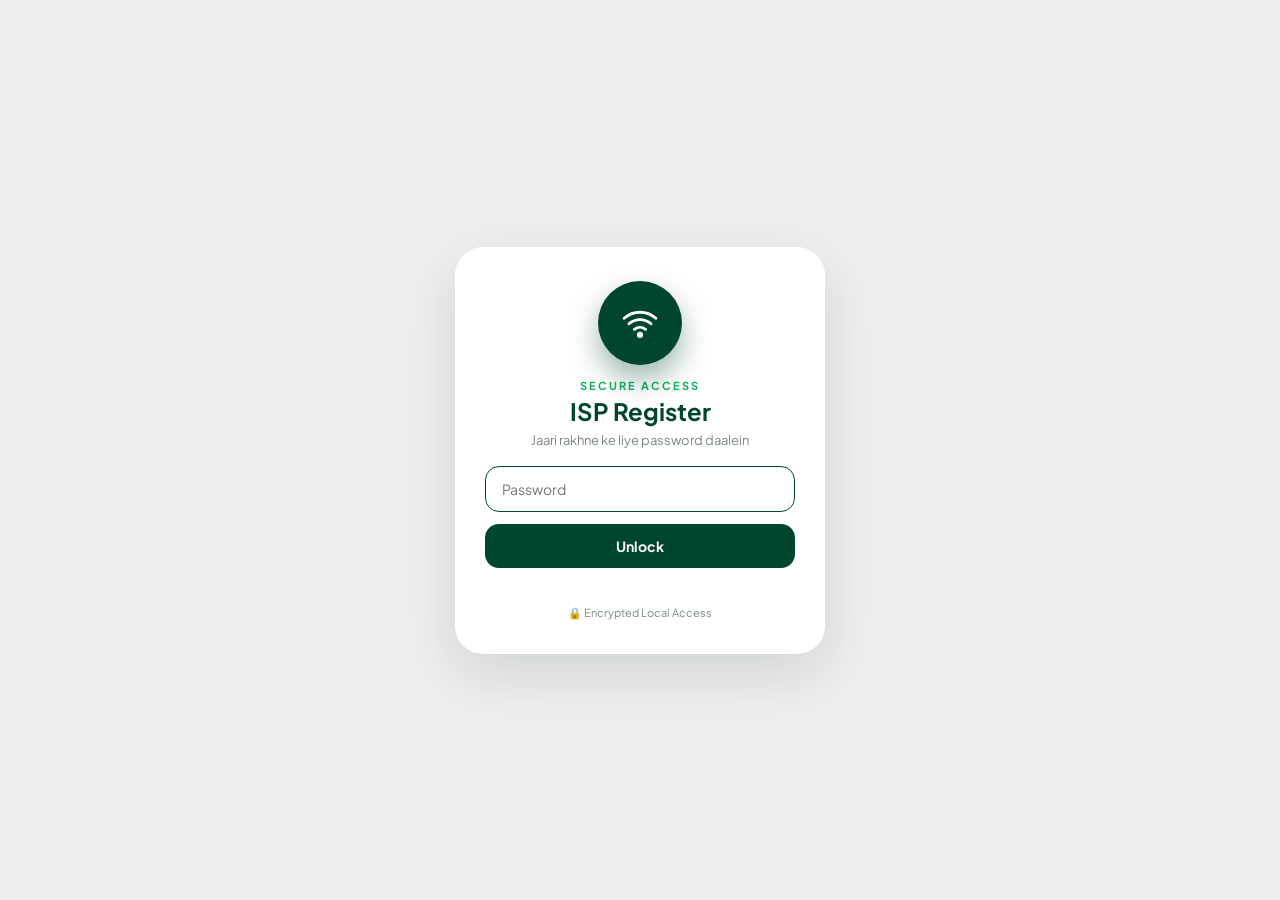
==== index.html @ 62db34eb "Rename Iindex.html to index.html" ====
<!DOCTYPE html>
<html lang="ur">
<head>
<meta charset="UTF-8">
<meta name="viewport" content="width=device-width, initial-scale=1.0">
<title>ISP Register</title>
<link rel="preconnect" href="https://fonts.googleapis.com"><link href="https://fonts.googleapis.com/css2?family=Plus+Jakarta+Sans:wght@400;500;600;700;800&display=swap" rel="stylesheet">
<style>
:root{--g:#00452E;--g2:#0AB35E;--g3:#E4F3EA;--bg:#F1EEEE;--ink:#0d1b14;--mut:#7a8780;--line:#ECE8E8;--red:#D92D20;--or:#F79009;--r:20px}
*{box-sizing:border-box;margin:0;padding:0}
body{font-family:'Plus Jakarta Sans','Segoe UI',system-ui,Arial,sans-serif;background:var(--bg);color:var(--ink);font-size:14px}
button{font-family:inherit;cursor:pointer}
svg.i{width:18px;height:18px;fill:none;stroke:currentColor;stroke-width:1.8;stroke-linecap:round;stroke-linejoin:round;flex-shrink:0}
/* lock */
.lock-screen{position:fixed;inset:0;background:var(--bg);display:flex;align-items:center;justify-content:center;z-index:200;padding:16px}
.lock-box{background:#fff;border-radius:28px;padding:34px 30px;width:100%;max-width:370px;text-align:center;box-shadow:0 20px 60px rgba(0,69,46,.15)}
.lock-avatar .logo{width:84px;height:84px;border-radius:50%;margin:0 auto;animation:pulse 2.4s infinite}
.lock-box .sub{margin-top:14px;font-size:11px;letter-spacing:2px;text-transform:uppercase;color:var(--g2);font-weight:700}
.lock-box h2{font-size:24px;margin:4px 0 6px;color:var(--g)}.lock-box p{color:var(--mut);font-size:13px;margin-bottom:18px}
.lock-box input{width:100%;padding:13px 16px;border:1.5px solid var(--line);border-radius:14px;font:inherit;outline:none;margin-bottom:12px}
.lock-box input:focus{border-color:var(--g)}
.lock-box button{width:100%;padding:13px;border:none;border-radius:14px;background:var(--g);color:#fff;font-weight:700;font-size:14px}
.lock-err{color:var(--red);font-size:12px;min-height:18px;margin-top:10px}.lock-foot{color:var(--mut);font-size:11px;margin-top:10px}
/* layout */
.app{display:flex;gap:20px;padding:20px;min-height:100vh}
.side{width:244px;flex-shrink:0;background:#fff;border-radius:26px;padding:22px 14px;position:sticky;top:20px;height:calc(100vh - 40px);overflow:auto;display:flex;flex-direction:column;transition:transform .25s}
.brand{display:flex;align-items:center;gap:11px;padding:0 8px 18px;font-weight:800;font-size:18px}
.logo{width:42px;height:42px;border-radius:12px;background:var(--g);color:#fff;display:flex;align-items:center;justify-content:center}
.nh{font-size:11px;letter-spacing:1px;color:var(--mut);margin:14px 10px 6px;font-weight:600}
.nav{display:flex;align-items:center;gap:12px;width:100%;padding:11px 14px;border:none;background:none;border-radius:14px;font-size:13.5px;font-weight:500;color:#25322b;text-align:left;transition:.2s}
.nav:hover{background:var(--g3)}.nav.on{background:var(--g);color:#fff;box-shadow:0 8px 18px rgba(0,69,46,.3)}
.promo{margin-top:auto;background:linear-gradient(160deg,#04180f,var(--g));color:#fff;border-radius:20px;padding:18px;margin-top:22px}
.promo small{opacity:.7;font-size:11px}.promo b{display:block;font-size:20px;margin:4px 0 12px}
.promo button{width:100%;padding:10px;border:none;border-radius:12px;background:rgba(255,255,255,.14);color:#fff;font-weight:600}
.promo button:hover{background:rgba(255,255,255,.25)}
.main{flex:1;min-width:0}
.top{display:flex;align-items:center;gap:12px;margin-bottom:18px;flex-wrap:wrap}
.top h1{font-size:25px;font-weight:800;letter-spacing:-.4px}.top .dt{font-size:13px;color:#3a4a41}
.top .sp{flex:1}
.ib{width:42px;height:42px;border-radius:50%;border:none;background:#fff;display:flex;align-items:center;justify-content:center;color:var(--ink);transition:.2s;position:relative}
.ib:hover{background:var(--g);color:#fff}.ib.red:hover{background:var(--red)}
.me{display:flex;align-items:center;gap:10px;background:#fff;border-radius:30px;padding:4px 16px 4px 4px;font-size:12px}
.me b{display:block;font-size:12.5px}.me span{color:var(--mut);font-size:11px}
#burger{display:none}
.page{display:none}.page.on{display:block;animation:flip .7s cubic-bezier(.2,.8,.2,1)}@keyframes fi{from{opacity:0;transform:translateY(8px)}to{opacity:1}}
.card{background:#fff;border-radius:var(--r);padding:20px;box-shadow:0 2px 14px rgba(0,40,25,.05);margin-bottom:18px;transition:.25s}
.card h3{font-size:16px;font-weight:700}.card .hs{color:var(--mut);font-size:12px;margin:2px 0 14px}
/* kpi */
.kpi{display:grid;grid-template-columns:repeat(3,1fr);gap:18px;margin-bottom:18px}
.k{position:relative;background:#fff;border-radius:var(--r);padding:20px;box-shadow:0 2px 14px rgba(0,40,25,.05);transition:.25s;min-height:140px}
.k:hover{box-shadow:0 22px 40px -10px rgba(0,69,46,.35)}
.k::after{content:"";position:absolute;right:0;top:0;width:55%;height:100%;background:radial-gradient(rgba(0,69,46,.08) 3px,transparent 3.5px) 0 0/22px 22px;pointer-events:none}
.k.dark{background:var(--g);color:#fff}.k.dark::after{background:radial-gradient(rgba(255,255,255,.1) 3px,transparent 3.5px) 0 0/22px 22px}
.k .ic{width:46px;height:46px;border-radius:14px;background:#E9E7E7;display:flex;align-items:center;justify-content:center;color:#3b4a42}
.k.dark .ic{background:#fff;color:var(--g)}
.k .lb{font-size:13px;margin-top:14px;font-weight:500}.k .vl{font-size:27px;font-weight:800;margin-top:2px;letter-spacing:-.5px}
.k .pill{position:absolute;right:18px;top:18px;z-index:1}.k .vs{position:absolute;right:18px;bottom:20px;font-size:10px;line-height:1.3;text-align:left;z-index:1}
.pill{padding:3px 12px;border-radius:20px;font-size:11.5px;font-weight:700;background:#3FD815;color:#04321f}.pill.bad{background:#E5170F;color:#fff}
.g3{display:grid;grid-template-columns:repeat(3,1fr);gap:18px}.s2{grid-column:span 2}.g3 .card{margin-bottom:0}
.g3{margin-bottom:18px}
.leg{display:flex;gap:14px;font-size:11.5px;color:var(--mut);margin-bottom:6px;flex-wrap:wrap}.leg i{display:inline-block;width:9px;height:9px;border-radius:50%;margin-right:5px}
.ch text{fill:var(--mut);font-size:10.5px;font-family:inherit}.ch .gl{stroke:var(--line)}.ch .b{transition:.2s}.ch .b:hover{opacity:.75}
.dn{display:flex;align-items:center;gap:16px;flex-wrap:wrap}.dn svg{width:150px;flex-shrink:0}.dl{flex:1;min-width:130px;font-size:12px}
.dl div{display:flex;justify-content:space-between;gap:8px;padding:5px 0;border-bottom:1px solid var(--line)}.dl i{display:inline-block;width:9px;height:9px;border-radius:50%;margin-right:7px}
.bar2{height:7px;background:#eef2ef;border-radius:5px;overflow:hidden;margin-top:5px}.bar2 div{height:100%;border-radius:5px;background:var(--g2)}
.bar2.o div{background:var(--or)}
.emp{padding:34px;text-align:center;color:var(--mut)}
/* forms */
.fields{display:flex;flex-wrap:wrap;gap:12px;align-items:flex-end}
.field{display:flex;flex-direction:column;gap:5px;flex:1;min-width:130px}.field.nm{flex:2;min-width:170px}
.field label{font-size:11px;color:var(--mut);font-weight:600}
.field input,.field select,.tbar input{border:1.5px solid var(--line);border-radius:12px;padding:10px 12px;font:inherit;font-size:13px;outline:none;background:#fff;color:var(--ink);transition:.15s;width:100%}
.field input:focus,.field select:focus,.tbar input:focus{border-color:var(--g);box-shadow:0 0 0 3px rgba(0,69,46,.1)}
.field input.onl{border-color:#7b1fa2;background:#fbf2fd}
.btn{background:var(--g);color:#fff;border:none;border-radius:12px;padding:11px 22px;font-weight:700;font-size:13px;transition:.2s;white-space:nowrap}
.btn:hover{background:#006340;transform:translateY(-1px)}.btn.ghost{background:var(--g3);color:var(--g)}
.pk{display:flex;gap:8px;flex-wrap:wrap;align-items:center;margin-bottom:14px;font-size:12px;color:var(--mut)}
.pkb{background:var(--g3);color:var(--g);border:1px solid transparent;border-radius:20px;padding:5px 14px;font-size:12px;font-weight:700;transition:.15s}
.pkb:hover,.pkb.sel{background:var(--g);color:#fff}
/* tables */
.tbar{display:flex;gap:10px;flex-wrap:wrap;align-items:center;margin-bottom:14px}
.tbar .sb{position:relative;flex:2;min-width:180px}.tbar .sb svg{position:absolute;left:12px;top:11px;color:var(--mut)}.tbar .sb input{padding-left:38px}
.tbar label{font-size:11px;color:var(--mut);font-weight:600;display:flex;align-items:center;gap:6px}.tbar label input{width:auto}
.tw{overflow-x:auto;border-radius:14px;border:1px solid var(--line)}
table{width:100%;border-collapse:collapse;min-width:640px}
th{background:#F7F5F5;color:#5d6b63;font-size:11px;text-transform:uppercase;letter-spacing:.6px;text-align:left;padding:12px 14px;font-weight:700;white-space:nowrap}
td{padding:12px 14px;border-top:1px solid var(--line);font-size:13px;vertical-align:middle}
tr:hover td{background:#FBFAFA}td small{display:block;color:var(--mut);font-size:11px;margin-top:2px}
.mut{color:var(--mut)}.amt{font-weight:700;white-space:nowrap}.inc{color:#0A8F4F}.exp{color:var(--red)}.pend{color:#D9780A}.onl{color:#7b1fa2}
tfoot td,.tr td{background:#F7F5F5;font-weight:800}
.chip{background:var(--g3);color:var(--g);padding:3px 10px;border-radius:20px;font-size:11.5px;font-weight:700;white-space:nowrap}
.chip.o{background:#FEF0DC;color:#B45F00}
.act{white-space:nowrap;text-align:right}.act button{width:32px;height:32px;border:none;border-radius:9px;background:#F3F1F1;color:#55635b;margin-left:5px;transition:.15s}
.act .e:hover{background:var(--g);color:#fff}.act .d:hover{background:var(--red);color:#fff}.act svg{width:15px;height:15px}
.sum{display:flex;justify-content:space-between;gap:10px;flex-wrap:wrap;padding:14px 4px 0;font-weight:700;font-size:13px}
.grp{border:1px solid var(--line);border-radius:14px;margin-bottom:10px;overflow:hidden}
.gh{display:flex;justify-content:space-between;align-items:center;gap:10px;padding:13px 16px;cursor:pointer;background:#F7F5F5}.gh:hover{background:var(--g3)}
.gh .l{display:flex;align-items:center;gap:12px}.av{width:36px;height:36px;border-radius:50%;color:#fff;display:flex;align-items:center;justify-content:center;font-weight:700}
.gh b{display:block}.gh small{color:var(--mut);font-size:11px}.gh .r{text-align:right;font-weight:800;font-size:16px}.gh .r small{display:block;font-weight:500}
.gb.collapsed{display:none}.gr{display:grid;grid-template-columns:1fr 1fr 1fr auto;gap:8px;padding:9px 16px;border-top:1px solid var(--line);align-items:center;font-size:13px}
.note{font-size:12px;color:var(--mut);margin-top:10px}
.set{display:flex;gap:12px;flex-wrap:wrap}
/* modal + tip */
#modal{position:fixed;inset:0;background:rgba(0,20,12,.5);display:none;align-items:center;justify-content:center;z-index:150;padding:16px}
#modal.on{display:flex}.mb{background:#fff;border-radius:24px;padding:24px;width:100%;max-width:560px;max-height:90vh;overflow:auto}
.mb h3{margin-bottom:16px}.mb .fields{margin-bottom:18px}.mb .field{min-width:200px}
#tip{position:fixed;background:#0d1b14;color:#fff;padding:6px 10px;border-radius:8px;font-size:11.5px;pointer-events:none;z-index:300;display:none;white-space:nowrap}
.ov{display:none}
/* animations */
@keyframes rise{from{opacity:0;transform:translateY(24px)}to{opacity:1;transform:none}}
@keyframes fade{from{opacity:0}to{opacity:1}}
@keyframes grow{from{transform:scaleY(0)}to{transform:scaleY(1)}}
@keyframes pop{from{transform:scale(0)}to{transform:scale(1)}}
@keyframes draw{from{stroke-dashoffset:1}to{stroke-dashoffset:0}}
@keyframes spin{from{transform:perspective(520px) rotateX(40deg) rotate(-140deg) scale(.5);opacity:0}to{transform:perspective(520px) rotateX(40deg);opacity:1}}
@keyframes pulse{0%,100%{box-shadow:0 0 0 0 rgba(0,69,46,.35)}50%{box-shadow:0 0 0 16px rgba(0,69,46,0)}}
.lock-box{animation:rise .7s cubic-bezier(.2,.8,.2,1) both}
.nav{transition:.2s}.nav:hover:not(.on){transform:translateX(4px)}.ib:hover{transform:scale(1.08)}
.page.play .k{animation:rise .7s cubic-bezier(.2,.8,.2,1) both}
.page.play .k:nth-child(2){animation-delay:.08s}.page.play .k:nth-child(3){animation-delay:.16s}.page.play .k:nth-child(4){animation-delay:.24s}.page.play .k:nth-child(5){animation-delay:.32s}.page.play .k:nth-child(6){animation-delay:.4s}
.page.play .g3 .card{animation:rise .8s cubic-bezier(.2,.8,.2,1) both}
.page.play .g3 .card:nth-child(1){animation-delay:.45s}.page.play .g3 .card:nth-child(2){animation-delay:.55s}.page.play .g3 .card:nth-child(3){animation-delay:.65s}.page.play .g3 .card:nth-child(4){animation-delay:.75s}.page.play .g3 .card:nth-child(5){animation-delay:.85s}.page.play .g3 .card:nth-child(6){animation-delay:.95s}
.page.play .ch rect.b{transform-box:fill-box;transform-origin:50% 100%;animation:grow .9s cubic-bezier(.2,.8,.2,1) both;animation-delay:inherit}
.page.play .ch polyline{stroke-dasharray:1;animation:draw 1.6s ease .9s both}
.page.play .ch polygon{animation:fade 1.4s ease 1.2s both}
.page.play .ch circle.b{transform-box:fill-box;transform-origin:center;animation:pop .5s cubic-bezier(.3,1.6,.5,1) both}
.page.play .dn svg{animation:spin 1.1s cubic-bezier(.2,.8,.2,1) .8s both}
.page.play .dl div,.page.play .bar2 div{animation:fade .8s ease 1.2s both}
.page.play tbody tr,.page.play .grp,.page.play tfoot tr{animation:rise .5s ease both}
@media(prefers-reduced-motion:reduce){*,*::before,*::after{animation:none!important;transition:none!important}}
/* 3D / professional depth */
body::before{content:"";position:fixed;inset:-20%;z-index:-1;pointer-events:none;background:radial-gradient(38% 38% at 18% 22%,rgba(10,179,94,.16),transparent),radial-gradient(34% 34% at 86% 78%,rgba(0,69,46,.14),transparent);animation:drift 20s ease-in-out infinite alternate}
@keyframes drift{from{transform:translate3d(-3%,-2%,0) scale(1)}to{transform:translate3d(4%,3%,0) scale(1.12)}}
@keyframes flip{from{opacity:0;transform:perspective(1200px) rotateX(-9deg) translateY(34px)}to{opacity:1;transform:none}}
@keyframes wob{0%,100%{transform:perspective(220px) rotateY(-22deg)}50%{transform:perspective(220px) rotateY(22deg)}}
@keyframes spin3d{from{transform:rotateY(0)}to{transform:rotateY(360deg)}}
.brand .logo{animation:wob 4s ease-in-out infinite;box-shadow:0 8px 16px rgba(0,69,46,.35)}
.lock-avatar{perspective:600px}.lock-avatar .logo{animation:pulse 2.4s infinite,spin3d 7s linear infinite;box-shadow:0 14px 30px rgba(0,69,46,.4)}
.kpi,.g3{perspective:1100px}
.k,.g3 .card{transform:perspective(900px) rotateX(var(--rx,0deg)) rotateY(var(--ry,0deg));transform-style:preserve-3d;transition:transform .18s ease-out,box-shadow .3s;will-change:transform}
.k{box-shadow:0 1px 0 #fff inset,0 12px 30px -10px rgba(0,69,46,.22)}
.k::before,.k::after{border-radius:inherit}.k::after{border-radius:0 20px 20px 0}
.k::before{content:"";position:absolute;inset:0;pointer-events:none;opacity:0;transition:opacity .3s;background:radial-gradient(circle at var(--mx,50%) var(--my,50%),rgba(10,179,94,.16),transparent 55%)}
.k.dark::before{background:radial-gradient(circle at var(--mx,50%) var(--my,50%),rgba(255,255,255,.28),transparent 55%)}
.k:hover::before{opacity:1}
.k .ic{transform:translateZ(34px);box-shadow:0 10px 18px rgba(0,0,0,.2),inset 0 2px 0 rgba(255,255,255,.75),inset 0 -3px 0 rgba(0,0,0,.08)}
.k .lb,.k .vl{transform:translateZ(24px)}.k .pill,.k .vs{transform:translateZ(28px)}
.k .vl{text-shadow:0 3px 0 rgba(0,0,0,.05),0 8px 14px rgba(0,69,46,.18)}.k.dark .vl{text-shadow:0 3px 0 rgba(0,0,0,.28),0 8px 16px rgba(0,0,0,.25)}
.card:hover{box-shadow:0 18px 38px -12px rgba(0,69,46,.22)}
.btn{box-shadow:0 4px 0 #002d1e,0 10px 16px rgba(0,69,46,.25)}.btn:hover{transform:translateY(-2px)}.btn:active{transform:translateY(3px);box-shadow:0 1px 0 #002d1e}
.btn.ghost{box-shadow:0 4px 0 #bddfca,0 8px 12px rgba(0,69,46,.1)}.btn.ghost:active{box-shadow:0 1px 0 #bddfca}
.nav.on{box-shadow:0 4px 0 #002d1e,0 12px 20px rgba(0,69,46,.3)}.nav:active{transform:scale(.97)}
.pkb{box-shadow:0 2px 0 #bddfca}.pkb:active{transform:translateY(2px);box-shadow:none}
.ch rect.b{filter:drop-shadow(0 7px 5px rgba(0,69,46,.28))}.ch polyline{filter:drop-shadow(0 8px 5px rgba(0,69,46,.3))}
.dn svg{transform:perspective(520px) rotateX(40deg);margin:6px 0 16px;filter:drop-shadow(0 7px 0 rgba(0,40,25,.32)) drop-shadow(0 16px 10px rgba(0,40,25,.2))}
.grp{transition:transform .2s,box-shadow .2s}.grp:hover{transform:translateX(5px);box-shadow:0 8px 20px -8px rgba(0,69,46,.25)}
.tw{box-shadow:0 8px 24px -14px rgba(0,69,46,.25)}
.ib{box-shadow:0 4px 10px rgba(0,69,46,.1)}.promo{box-shadow:0 16px 30px -10px rgba(0,69,46,.5)}.side{box-shadow:0 14px 40px -18px rgba(0,69,46,.25)}
@media(max-width:1180px){.kpi{grid-template-columns:repeat(2,1fr)}.g3{grid-template-columns:1fr}.s2{grid-column:auto}.g3 .card{margin-bottom:0}}
@media(max-width:980px){
 .app{padding:12px}.side{position:fixed;left:12px;top:12px;bottom:12px;height:auto;z-index:100;transform:translateX(-120%);width:260px}
 .side.open{transform:none}.ov.on{display:block;position:fixed;inset:0;background:rgba(0,20,12,.45);z-index:90}#burger{display:flex}.me span,.me b{display:none}.me{padding:4px}}
@media(max-width:560px){.kpi{grid-template-columns:1fr}.top h1{font-size:20px}.card{padding:16px}.field,.field.nm{min-width:100%}.btn{width:100%}.gr{grid-template-columns:1fr 1fr auto}.gr span:nth-child(2){display:none}}
@page{size:A4 landscape;margin:8mm}
.print-title{display:none}
@media print{
*{animation:none!important;transition:none!important;-webkit-print-color-adjust:exact;print-color-adjust:exact}
.side,.ov,.top,.lock-screen,#modal,#tip{display:none!important}
body{background:#fff;font-size:12px}body::before{display:none}.app{display:block;padding:0}
#pages{display:flex;flex-direction:column}.page{display:block!important}
#page-dash{order:0}#page-nc{order:1;margin-top:22px}#page-oi{order:2}#page-ex{order:3}#page-sl{order:4}#page-fe{order:5}
#page-cp,#page-sr,#page-fn,#page-rp,#page-st{display:none!important}
#page-oi,#page-ex,#page-sl,#page-fe{margin-top:22px}
.print-title{display:block;font-size:17px;font-weight:800;color:var(--g);margin:0 0 10px;padding-bottom:6px;border-bottom:2px solid var(--g)}
.fc,.tbar,.act,.page table th:last-child{display:none!important}
.page:not(#page-dash) .hs,.page:not(#page-dash)>.card>h3{display:none}
.kpi{grid-template-columns:repeat(3,1fr)!important}.g3{grid-template-columns:repeat(3,1fr)!important}.s2{grid-column:auto!important}
.kpi,.g3,.k,.g3 .card{perspective:none!important;transform-style:flat!important;will-change:auto!important}.kpi{gap:12px!important}.g3{gap:12px!important}.k{min-height:104px!important;padding:14px!important}.g3 .card{padding:14px!important}
.k,.g3 .card{transform:none!important}.k .ic,.k .lb,.k .vl,.k .pill,.k .vs{transform:none!important}
.gb.collapsed{display:block}.card,.k,tr,.grp{break-inside:avoid}.print-title{break-after:avoid}.ch text{font-size:15px}.page:not(#page-dash) .card{break-inside:auto}.tw{break-inside:auto}
.tw{overflow:visible}table{min-width:0}
}
</style>
</head>
<body>

<div class="lock-screen" id="lock-screen">
  <div class="lock-box">
    <div class="lock-avatar"><div class="logo" id="lk-logo"></div></div>
    <div class="sub">Secure Access</div>
    <h2>ISP Register</h2>
    <p>Jaari rakhne ke liye password daalein</p>
    <input type="password" id="lock-pass" placeholder="Password" autofocus>
    <button onclick="checkPassword()">Unlock</button>
    <div class="lock-err" id="lock-err"></div>
    <div class="lock-foot">🔒 Encrypted Local Access</div>
  </div>
</div>

<div id="app-content" style="display:none">
<div class="app">
  <aside class="side" id="side">
    <div class="brand"><div class="logo" id="lg"></div>ISP Register</div>
    <div id="nav"></div>
    <div class="promo"><small>Remaining Balance</small><b id="s-pro-side">Rs 0</b><button onclick="saveFile()">💾 Save Backup</button></div>
  </aside>
  <div class="ov" id="ov" onclick="tgl()"></div>
  <main class="main">
    <div class="top">
      <button class="ib" id="burger" onclick="tgl()"></button>
      <div><h1 id="ttl">Dashboard</h1><div class="dt" id="dt"></div></div>
      <div class="sp"></div>
      <button class="ib" title="Save" onclick="saveFile()" id="b-save"></button>
      <button class="ib" title="Load" onclick="$('file-in').click()" id="b-load"></button>
      <button class="ib" title="Print" onclick="window.print()" id="b-print"></button>
      <button class="ib red" title="Logout" onclick="logout()" id="b-out"></button>
      <div class="me"><div class="logo" id="me-img" style="width:38px;height:38px;border-radius:50%"></div><div><b>Admin</b><span>Rehan</span></div></div>
      <input type="file" id="file-in" accept=".json" style="display:none" onchange="loadFile(this)">
    </div>
    <div id="pages"></div>
  </main>
</div>
</div>
<datalist id="cust-list"></datalist><datalist id="worker-list"></datalist>
<div id="modal"><div class="mb"><h3 id="mt">Edit</h3><div class="fields" id="mf"></div><div style="display:flex;gap:10px;justify-content:flex-end"><button class="btn ghost" onclick="closeM()">Cancel</button><button class="btn" onclick="saveEdit()">Save Changes</button></div></div></div>
<div id="tip"></div>

<script>
// ── PASSWORD LOCK ──
// Yahan apna password change kar sakte hain (neeche wali line mein):
const APP_PASSWORD = 'Rehan';
const $=id=>document.getElementById(id);
function checkPassword(){
  const val=$('lock-pass').value;
  if(val===APP_PASSWORD){ $('lock-screen').style.display='none'; $('app-content').style.display='block'; replay(cur); }
  else { $('lock-err').textContent='Galat password! Dobara koshish karein.'; $('lock-pass').value=''; $('lock-pass').focus(); }
}
$('lock-pass').addEventListener('keydown',e=>{ if(e.key==='Enter') checkPassword(); });
function logout(){
  $('app-content').style.display='none'; $('lock-screen').style.display='flex';
  $('lock-pass').value=''; $('lock-err').textContent=''; $('lock-pass').focus();
}

// ── DATA (same storage key + same record structure as before) ──
let db = { nc:[], oi:[], ex:[], sl:[], fe:[] };
try {
  const saved = localStorage.getItem('isp_register_db');
  if (saved) db = JSON.parse(saved);
  ['nc','oi','ex','sl','fe'].forEach(k=>{ if(!db[k]) db[k]=[]; });
} catch(e) {}
function saveToStorage(){ try{ localStorage.setItem('isp_register_db', JSON.stringify(db)); }catch(e){} }
const pad=n=>String(n).padStart(2,'0');
const today=()=>new Date().toISOString().slice(0,10);
const Rs=n=>'Rs '+(n||0).toLocaleString();
const esc=s=>String(s==null?'':s).replace(/[&<>"']/g,c=>({'&':'&amp;','<':'&lt;','>':'&gt;','"':'&quot;',"'":'&#39;'}[c]));
function fmtDate(d){
  if(!d) return 'Date Nahi'; const p=d.split('-'); if(p.length!==3) return d;
  const M=['Jan','Feb','Mar','Apr','May','Jun','Jul','Aug','Sep','Oct','Nov','Dec'], mi=parseInt(p[1],10)-1;
  return mi<0||mi>11?d:`${parseInt(p[2],10)} ${M[mi]} ${p[0]}`;
}
function nameToColor(n){ let h=0; for(let i=0;i<n.length;i++){h=n.charCodeAt(i)+((h<<5)-h);h&=h;} return `hsl(${Math.abs(h)%360},65%,42%)`; }

// ── ICONS ──
const IC={dash:'<rect x="3" y="3" width="7" height="9" rx="1.5"/><rect x="14" y="3" width="7" height="5" rx="1.5"/><rect x="14" y="12" width="7" height="9" rx="1.5"/><rect x="3" y="16" width="7" height="5" rx="1.5"/>',
inc:'<path d="M12 5v14M19 12l-7 7-7-7"/>',exp:'<path d="M12 19V5M5 12l7-7 7 7"/>',users:'<circle cx="9" cy="8" r="3.5"/><path d="M2.5 20c0-3.6 3-6 6.5-6s6.5 2.4 6.5 6M17 4.5a3.5 3.5 0 010 7M21.5 20c0-2.6-1.7-4.6-4-5.5"/>',
wifi:'<path d="M2 9a15 15 0 0120 0M5 12.5a10.5 10.5 0 0114 0M8.5 16a5.5 5.5 0 017 0"/><circle cx="12" cy="19.5" r="1"/>',chart:'<path d="M3 3v18h18M7 15l4-4 3 3 5-6"/>',
wallet:'<path d="M3 7h16a2 2 0 012 2v9a2 2 0 01-2 2H5a2 2 0 01-2-2zM3 7l12-3v3M16 14h2"/>',clock:'<circle cx="12" cy="12" r="9"/><path d="M12 7v5l3 2"/>',
alert:'<path d="M12 3l10 18H2zM12 10v5M12 18v.01"/>',file:'<path d="M6 3h9l4 4v14H6zM14 3v5h5M9 13h6M9 17h6"/>',gear:'<circle cx="12" cy="12" r="3"/><path d="M12 2v3M12 19v3M2 12h3M19 12h3M5 5l2 2M17 17l2 2M19 5l-2 2M7 17l-2 2"/>',
card:'<rect x="2" y="5" width="20" height="14" rx="2"/><path d="M2 10h20"/>',bars:'<path d="M6 20V10M12 20V4M18 20v-7"/>',edit:'<path d="M4 20h4L19 9l-4-4L4 16zM13 7l4 4"/>',
del:'<path d="M4 7h16M9 7V4h6v3M6 7l1 13h10l1-13"/>',search:'<circle cx="11" cy="11" r="7"/><path d="M20 20l-4-4"/>',menu:'<path d="M4 6h16M4 12h16M4 18h16"/>',
out:'<path d="M9 4H5v16h4M16 8l4 4-4 4M20 12H9"/>',save:'<path d="M5 3h12l3 3v15H5zM8 3v6h8V3M8 21v-7h8v7"/>',load:'<path d="M12 3v12M7 10l5 5 5-5M4 20h16"/>',print:'<path d="M7 9V3h10v6M7 17H4v-7h16v7h-3M7 14h10v7H7z"/>'};
const ic=(n,s)=>`<svg class="i" viewBox="0 0 24 24"${s?` style="width:${s}px;height:${s}px"`:''}>${IC[n]}</svg>`;

// ── FIELD DEFINITIONS (key|label|type|extra|datalist) ──
const FD={
 nc:['name|Naam|t|Customer Name|cust','phone|Phone|p|03XX-XXXXXXX','pkg|Package|r|Package','inst|Install Fee|n','mon|Monthly Fee|n','mod|Modem (Rs)|n','online|Online Amount|n','date|Date|d'],
 oi:['desc|Description|t|e.g. Monthly Bill, Late Fee...','person|Customer / Person|t|Naam|cust','cat|Category|s|Monthly Bill,Late Fee,Service Charge,Equipment Sale,Other','amt|Amount (Rs)|n','online|Online Amount|n','pay|Payment|s|Cash,JazzCash,EasyPaisa,Bank Transfer','date|Date|d'],
 ex:['desc|Wajah / Description|t|e.g. Electricity Bill...','vendor|Kisko Diya (Name)|t|Naam','cat|Category|s|Bandwidth,Electricity,Salary,Equipment,Rent,Maintenance,Fuel,Marketing,Other','amt|Amount (Rs)|n','pay|Payment|s|Cash,JazzCash,EasyPaisa,Bank Transfer','date|Date|d'],
 sl:['name|Worker Naam|t|Worker Naam|worker','amt|Amount (Rs)|n','pay|Payment|s|Cash,JazzCash,EasyPaisa,Bank Transfer','date|Date|d'],
 fe:['name|User / Customer Naam|t|Customer Naam|cust','amt|Credit Amount (Rs)|n','date|Date|d']};
const FT={nc:'New Connection Add Karo',oi:'Daily Income Add Karo',ex:'Daily Expense Add Karo',sl:'Worker Salary Add Karo',fe:'User Credit (Udhaar) Add Karo'};
function mkField(sp,pre,val,edit,type){
  const [k,l,t,x,dl]=sp.split('|'), id=pre+k; let inp;
  const v=val==null?'':esc(val);
  if(t==='s'){ let o=x.split(','); if(val&&!o.includes(val)) o.push(val);
    inp=`<select id="${id}">${o.map(a=>`<option${a===val?' selected':''}>${esc(a)}</option>`).join('')}</select>`; }
  else if(t==='n') inp=`<input id="${id}" type="number" placeholder="0" value="${v}"${k==='online'?' class="onl"':''}>`;
  else if(t==='d') inp=`<input id="${id}" type="date" value="${v||today()}">`;
  else if(t==='r'&&!edit) inp=`<input id="${id}" placeholder="${x}" readonly style="cursor:pointer;background:#F7F5F5">`;
  else inp=`<input id="${id}" ${t==='p'?'type="tel" ':''}placeholder="${x||''}" value="${v}"${dl?` list="${dl}-list"`:''}>`;
  return `<div class="field${k==='name'||k==='desc'?' nm':''}"><label>${l}</label>${inp}</div>`;
}
function readF(type,pre){
  const o={}; FD[type].forEach(sp=>{ const [k,,t]=sp.split('|'), e=$(pre+k);
    o[k]=t==='n'?(parseFloat(e.value)||0):(t==='s'||t==='d'?e.value:e.value.trim()); }); return o;
}
function validate(t,r){
  if(t==='nc'&&!r.name&&!r.pkg&&!r.inst&&!r.mon) return 'Kam az kam Naam ya Amount daalo';
  if(t==='oi'&&!r.amt&&!r.online) return 'Amount ya Online Amount mein se koi ek daalo';
  if(t==='ex'&&!r.amt) return 'Amount daalo';
  if(t==='sl'){ if(!r.name) return 'Worker ka naam daalo'; if(!r.amt) return 'Amount daalo'; }
  if(t==='fe'){ if(!r.name) return 'User ka naam daalo'; if(!r.amt) return 'Credit amount daalo'; }
  return '';
}
function addRec(t){
  const r=readF(t,t+'-'); if(t==='fe'&&!r.date) r.date=today();
  const m=validate(t,r); if(m){ alert(m); return; }
  db[t].push(r);
  FD[t].forEach(sp=>{ const [k,,ty]=sp.split('|'), e=$(t+'-'+k); if(ty==='d') e.value=today(); else if(ty!=='s') e.value=''; });
  if(t==='nc') document.querySelectorAll('.pkb').forEach(b=>b.classList.remove('sel'));
  render(); refreshCustList(); refreshWorkerList();
  $(t+'-'+FD[t][0].split('|')[0]).focus();
}
function selPkg(btn,pkg){
  document.querySelectorAll('.pkb').forEach(b=>b.classList.remove('sel')); btn.classList.add('sel');
  $('nc-pkg').value=pkg; $('nc-name').focus();
}
function refreshCustList(){ $('cust-list').innerHTML=[...new Set(db.nc.map(r=>r.name).filter(Boolean))].map(n=>`<option value="${esc(n)}">`).join(''); }
function refreshWorkerList(){ $('worker-list').innerHTML=[...new Set(db.sl.map(r=>r.name).filter(Boolean))].map(n=>`<option value="${esc(n)}">`).join(''); }

// ── EDIT / DELETE ──
let edT=null, edI=null;
function edit(t,i){
  edT=t; edI=i; const r=db[t][i];
  $('mt').textContent='Edit Entry #'+(i+1);
  $('mf').innerHTML=FD[t].map(sp=>mkField(sp,'ed-',r[sp.split('|')[0]],true)).join('');
  $('modal').classList.add('on');
}
function closeM(){ $('modal').classList.remove('on'); }
function saveEdit(){
  const r=readF(edT,'ed-'); const m=validate(edT,r); if(m){ alert(m); return; }
  Object.assign(db[edT][edI],r); closeM(); render(); refreshCustList(); refreshWorkerList();
}
// delete — hamesha confirm ke baad
function del(t,i){
  if(!confirm('Pakka is entry ko delete karna hai? Ye wapis nahi aayega.')) return;
  db[t].splice(i,1); render(); refreshCustList(); refreshWorkerList();
}
function toggleG(id){ const b=$(id); if(b) b.classList.toggle('collapsed'); }

// ── FILTERS ──
const F={nc:{},oi:{},ex:{},sl:{},fe:{},fn:{},cp:{}};
function sf(v,k,val){ F[v][k]=val; render(true); }
function clr(v){ F[v]={}; document.querySelectorAll('#tb-'+v+' input').forEach(i=>i.value=''); render(true); }
function tbar(v,dates=true){
  return `<div class="tbar" id="tb-${v}"><div class="sb">${ic('search')}<input placeholder="Search..." oninput="sf('${v}','q',this.value)"></div>`+
  (dates?`<label>From <input type="date" onchange="sf('${v}','a',this.value)"></label><label>To <input type="date" onchange="sf('${v}','b',this.value)"></label>`:'')+
  `<button class="btn ghost" onclick="clr('${v}')">Clear</button></div>`;
}
function rowsOf(v,t,pred){
  const f=F[v], q=(f.q||'').toLowerCase();
  return db[t].map((r,i)=>({...r,_i:i})).filter(r=>(!pred||pred(r))&&(!q||Object.values(r).join(' ').toLowerCase().includes(q))
    &&(!f.a||(r.date||'')>=f.a)&&(!f.b||(r.date||'')&&(r.date||'')<=f.b)).sort((a,b)=>(b.date||'').localeCompare(a.date||'')||b._i-a._i);
}
const ma=(v,c)=>v?`<span class="amt ${c}">${Rs(v)}</span>`:'<span class="mut">–</span>';
const acts=(t,i)=>`<td class="act"><button class="e" title="Edit" onclick="edit('${t}',${i})">${ic('edit')}</button><button class="d" title="Delete" onclick="del('${t}',${i})">${ic('del')}</button></td>`;
const dtc=r=>`<td class="mut" style="white-space:nowrap">${r.date?fmtDate(r.date):'–'}</td>`;
const pp=(a,b)=>`<td><b>${esc(a)||'–'}</b><small>${esc(b)}</small></td>`;
const VW={
 nc:{t:'nc',h:['#','Naam / Phone','Package','Install','Monthly','Modem','Online','Date'],f:r=>`<td class="mut">${r._i+1}</td>${pp(r.name,r.phone)}<td><span class="chip">${esc(r.pkg)||'–'}</span></td><td>${ma(r.inst,'inc')}</td><td>${ma(r.mon,'inc')}</td><td>${ma(r.mod,'inc')}</td><td>${ma(r.online,'onl')}</td>${dtc(r)}`,s:r=>(r.inst||0)+(r.mon||0)+(r.mod||0)},
 oi:{t:'oi',h:['#','Description / Person','Category','Payment','Amount','Online','Date'],f:r=>`<td class="mut">${r._i+1}</td>${pp(r.desc,r.person)}<td><span class="chip">${esc(r.cat)}</span></td><td class="mut">${esc(r.pay)}</td><td>${ma(r.amt,'inc')}</td><td>${ma(r.online,'onl')}</td>${dtc(r)}`,s:r=>r.amt||0},
 ex:{t:'ex',h:['#','Wajah / Kisko Diya','Category','Payment','Amount','Date'],f:r=>`<td class="mut">${r._i+1}</td>${pp(r.desc,r.vendor)}<td><span class="chip">${esc(r.cat)}</span></td><td class="mut">${esc(r.pay)}</td><td>${ma(r.amt,'exp')}</td>${dtc(r)}`,s:r=>r.amt||0}};
VW.fn={...VW.oi,pred:r=>r.cat==='Late Fee'};
function tableV(v){
  const w=VW[v], rows=rowsOf(v,w.t,w.pred), tot=rows.reduce((s,r)=>s+w.s(r),0);
  const body=rows.length?`<div class="tw"><table><thead><tr>${w.h.map(h=>`<th>${h}</th>`).join('')}<th></th></tr></thead><tbody>${rows.map(r=>`<tr>${w.f(r)}${acts(w.t,r._i)}</tr>`).join('')}</tbody></table></div>`:'<div class="emp">Koi entry nahi</div>';
  $('tbl-'+v).innerHTML=body+`<div class="sum"><span>${rows.length} entries shown</span><span>Filtered Total: <span class="${v==='ex'?'exp':'inc'}">${Rs(tot)}</span></span></div>`;
}
function groupSL(){
  const rows=rowsOf('sl','sl'); if(!rows.length){ $('tbl-sl').innerHTML='<div class="emp">Koi salary entry nahi — upar form bhar kar Add karo</div>'; return; }
  const g={}; rows.forEach(r=>{ (g[r.name||'(Naam Nahi)']=g[r.name||'(Naam Nahi)']||[]).push(r); });
  $('tbl-sl').innerHTML=Object.keys(g).sort().map(n=>{
    const rs=g[n].slice().sort((a,b)=>(a.date||'').localeCompare(b.date||'')), c=nameToColor(n), id='wb-'+n.replace(/[^a-zA-Z0-9]/g,'_');
    return `<div class="grp" style="border-left:5px solid ${c}"><div class="gh" onclick="toggleG('${id}')"><span class="l"><span class="av" style="background:${c}">${esc(n.charAt(0).toUpperCase())}</span><span><b>${esc(n)}</b><small>${rs.length} din salary li</small></span></span><span class="r" style="color:${c}"><small>Ab Tak Total</small>${Rs(rs.reduce((s,r)=>s+(r.amt||0),0))}</span></div>
    <div class="gb" id="${id}">${rs.map(r=>`<div class="gr"><span class="mut">${r.date?fmtDate(r.date):'–'}</span><span class="mut">${esc(r.pay)}</span><span class="amt exp">${Rs(r.amt)}</span><span class="act">${acts('sl',r._i).replace(/<\/?td[^>]*>/g,'')}</span></div>`).join('')}</div></div>`;
  }).join('');
}
function groupFE(){
  const rows=rowsOf('fe','fe'); if(!rows.length){ $('tbl-fe').innerHTML='<div class="emp">Koi credit entry nahi — upar form bhar kar Add karo</div>'; return; }
  const g={}; rows.forEach(r=>{ (g[r.date||'']=g[r.date||'']||[]).push(r); });
  $('tbl-fe').innerHTML=Object.keys(g).sort((a,b)=>b.localeCompare(a)).map(d=>{
    const rs=g[d], id='cb-'+(d||'x').replace(/[^a-zA-Z0-9]/g,'_');
    return `<div class="grp" style="border-left:5px solid var(--or)"><div class="gh" onclick="toggleG('${id}')"><span class="l"><span class="av" style="background:var(--or)">${ic('clock',16)}</span><span><b>${fmtDate(d)}</b><small>${rs.length} credit entries</small></span></span><span class="r pend"><small>Is Din Total Credit</small>${Rs(rs.reduce((s,r)=>s+(r.amt||0),0))}</span></div>
    <div class="gb" id="${id}">${rs.map(r=>`<div class="gr" style="grid-template-columns:2fr 1fr auto"><span>${esc(r.name)||'–'} <span class="chip o">Pending</span></span><span class="amt pend">${Rs(r.amt)}</span><span class="act">${acts('fe',r._i).replace(/<\/?td[^>]*>/g,'')}</span></div>`).join('')}</div></div>`;
  }).join('');
}

// ── AGGREGATES ──
const sum=(a,f)=>a.reduce((s,r)=>s+(f(r)||0),0);
const incW=p=>sum(db.nc.filter(r=>p(r.date||'')),r=>(r.inst||0)+(r.mon||0)+(r.mod||0))+sum(db.oi.filter(r=>p(r.date||'')),r=>r.amt);
const amtW=(k,p)=>sum(db[k].filter(r=>p(r.date||'')),r=>r.amt);
const mkey=(o)=>{ const d=new Date(new Date().getFullYear(),new Date().getMonth()-o,1); return d.getFullYear()+'-'+pad(d.getMonth()+1); };
const mlab=k=>{ if(!k) return 'No Date'; const [y,m]=k.split('-'); return ['Jan','Feb','Mar','Apr','May','Jun','Jul','Aug','Sep','Oct','Nov','Dec'][+m-1]+(y?' '+y.slice(2):''); };
const mlabF=k=>k?mlab(k).replace(/ (\d\d)$/,' 20$1'):'No Date';
const lastM=n=>Array.from({length:n},(_,i)=>mkey(n-1-i));
const abbr=n=>{ const a=Math.abs(n); return (n<0?'-':'')+(a>=1e6?(a/1e6).toFixed(1).replace('.0','')+'M':a>=1e3?(a/1e3).toFixed(a>=1e4?0:1).replace('.0','')+'K':Math.round(a)); };
const nice=m=>{ if(m<=0) return 0; const p=10**Math.floor(Math.log10(m)),u=m/p; return (u<=1?1:u<=2?2:u<=4?4:u<=8?8:10)*p; };

// ── CHARTS (inline SVG, no external library) ──
function scale(vals,H,T,B,zero){
  const hi=nice(Math.max(0,...vals))||1000, lo=zero?0:-nice(-Math.min(0,...vals));
  return {hi,lo,y:v=>T+(H-T-B)*(hi-v)/(hi-lo)};
}
function grid(sc,W,L,R){ let s=''; for(let k=0;k<=4;k++){ const v=sc.lo+(sc.hi-sc.lo)*k/4, y=sc.y(v); s+=`<line class="gl" x1="${L}" x2="${W-R}" y1="${y}" y2="${y}"/><text x="${L-6}" y="${y+3}" text-anchor="end">${abbr(v)}</text>`; } return s; }
const shade=(h,a)=>{ const n=parseInt(h.slice(1),16),f=a<0?0:255,q=Math.abs(a); return '#'+[n>>16,n>>8&255,n&255].map(v=>Math.round(v+(f-v)*q).toString(16).padStart(2,'0')).join(''); };
let gcnt=0;
function bars(labels,ser,zero){
  let defs='',G={};
  const gid=c=>{ if(!G[c]){ G[c]='g'+(gcnt++); defs+=`<linearGradient id="${G[c]}" x1="0" x2="1" y1="0" y2="0"><stop offset="0" stop-color="${shade(c,.4)}"/><stop offset=".45" stop-color="${c}"/><stop offset="1" stop-color="${shade(c,-.32)}"/></linearGradient>`; } return 'url(#'+G[c]+')'; };
  const W=640,H=250,L=44,R=8,T=10,B=26,n=labels.length, sc=scale(ser.flatMap(s=>s.v),H,T,B,zero);
  let s=grid(sc,W,L,R); const gw=(W-L-R)/n, bw=Math.min(26,gw*.6/ser.length), y0=sc.y(0);
  labels.forEach((l,i)=>{ const cx=L+gw*(i+.5); s+=`<text x="${cx}" y="${H-8}" text-anchor="middle">${l}</text>`;
    ser.forEach((q,j)=>{ const v=q.v[i], x=cx+(j-(ser.length-1)/2)*(bw+4)-bw/2, y=sc.y(v), h=Math.max(2,Math.abs(y-y0));
      s+=`<rect class="b" x="${x}" y="${Math.min(y,y0)}" width="${bw}" height="${h}" rx="${Math.min(7,bw/2)}" fill="${gid(typeof q.c==='function'?q.c(v,i):q.c)}" style="animation-delay:${(i*ser.length+j)*55}ms" data-t="${l} · ${q.n}: ${Rs(v)}"/>`; }); });
  return `<svg class="ch" viewBox="0 0 ${W} ${H}" width="100%"><defs>${defs}</defs>${s}</svg>`;
}
function line(labels,v,col,name){
  const W=640,H=250,L=44,R=14,T=10,B=26,n=labels.length, sc=scale(v,H,T,B,true), k=Math.ceil(n/8);
  const px=i=>n>1?L+(W-L-R)*i/(n-1):(L+W-R)/2; let s=grid(sc,W,L,R);
  const pts=v.map((a,i)=>`${px(i)},${sc.y(a)}`).join(' ');
  s+=`<polygon points="${px(0)},${sc.y(0)} ${pts} ${px(n-1)},${sc.y(0)}" fill="${col}" opacity=".13"/><polyline pathLength="1" points="${pts}" fill="none" stroke="${col}" stroke-width="3" stroke-linejoin="round"/>`;
  v.forEach((a,i)=>{ s+=`<circle class="b" cx="${px(i)}" cy="${sc.y(a)}" r="4.5" fill="#fff" stroke="${col}" stroke-width="2.5" style="animation-delay:${700+i*70}ms" data-t="${labels[i]} · ${name}: ${name==='Connections'?a:Rs(a)}"/>`; if(i%k===0) s+=`<text x="${px(i)}" y="${H-8}" text-anchor="middle">${labels[i]}</text>`; });
  return `<svg class="ch" viewBox="0 0 ${W} ${H}" width="100%">${s}</svg>`;
}
const PAL=['#00452E','#0AB35E','#35C77A','#8FD9A8','#F79009','#D92D20','#2f6f55','#6b7a72','#b7c4bd'];
function donut(items){
  const tot=sum(items,i=>i.v); if(!tot) return '<div class="emp">No data yet</div>';
  const C=2*Math.PI*54; let acc=0, s='';
  items.forEach((it,i)=>{ const len=C*it.v/tot; s+=`<circle class="b" cx="70" cy="70" r="54" fill="none" stroke="${PAL[i%9]}" stroke-width="22" stroke-dasharray="${len} ${C-len}" stroke-dashoffset="${-acc}" transform="rotate(-90 70 70)" data-t="${esc(it.n)}: ${Rs(it.v)}"/>`; acc+=len; });
  return `<div class="dn"><svg viewBox="0 0 140 140"><circle cx="70" cy="70" r="54" fill="none" stroke="#eef2ef" stroke-width="22" style="opacity:.0"/>${s}<text x="70" y="68" text-anchor="middle" style="font-size:15px;font-weight:800;fill:#0d1b14">${abbr(tot)}</text><text x="70" y="82" text-anchor="middle" style="font-size:9px">TOTAL</text></svg><div class="dl">${items.map((it,i)=>`<div><span><i style="background:${PAL[i%9]}"></i>${esc(it.n)}</span><b>${Math.round(100*it.v/tot)}%</b></div>`).join('')}</div></div>`;
}
const leg=a=>`<div class="leg">${a.map(x=>`<span><i style="background:${x[1]}"></i>${x[0]}</span>`).join('')}</div>`;
const card=(t,s,h,c='')=>`<div class="card ${c}"><h3>${t}</h3><div class="hs">${s}</div>${h}</div>`;

// ── DASHBOARD ──
function dash(T){
  const cm=mkey(0), pm=mkey(1), inM=m=>d=>d.slice(0,7)===m;
  const mv=(f)=>[f(inM(cm)),f(inM(pm))];
  const net=p=>incW(p)-amtW('ex',p);
  const K=[
   ['s-inc','Total Income',T.inc,'inc',mv(incW),1,1],['s-exp','Total Expenses',T.exp,'exp',mv(p=>amtW('ex',p)),0],
   ['s-fee','Total Credit',T.fee,'clock',mv(p=>amtW('fe',p)),0],['s-con','Total Connections',db.nc.length,'wifi',mv(p=>db.nc.filter(r=>p(r.date||'')).length),1],
   ['s-sal','Worker Salaries',T.sal,'users',mv(p=>amtW('sl',p)),0],['s-pro','Remaining Balance',T.net,'wallet',mv(net),1]];
  $('kpis').innerHTML=K.map((k,i)=>{ const [c,p]=k[4], pc=!p&&!c?'0%':!p?'New':((c-p)/Math.abs(p)*100>=0?'+':'')+((c-p)/Math.abs(p)*100).toFixed(1)+'%', good=(c>=p)===!!k[5];
    return `<div class="k${i===0?' dark':''}"><span class="pill${good?'':' bad'}">${pc}</span><div class="ic">${ic(k[3],22)}</div><div class="lb">${k[1]}</div><div class="vl" data-f="${k[0]==='s-con'?k[2]:Rs(k[2])}" id="${k[0]}"${k[0]==='s-pro'?` style="color:${T.net>=0?'#0A8F4F':'#D92D20'}"`:''}>${k[0]==='s-con'?k[2]:Rs(k[2])}</div><div class="vs">This month<br>${k[0]==='s-con'?c:Rs(c)}</div></div>`; }).join('');
  const m6=lastM(6), lb=m6.map(mlab);
  const mi=m6.map(m=>incW(inM(m))), me=m6.map(m=>amtW('ex',inM(m)));
  const days=Array.from({length:14},(_,i)=>{ const d=new Date(); d.setDate(d.getDate()-13+i); return d.getFullYear()+'-'+pad(d.getMonth()+1)+'-'+pad(d.getDate()); });
  const di=days.map(d=>incW(x=>x===d));
  const m12=lastM(12), cats={}; db.ex.forEach(r=>{ cats[r.cat||'Other']=(cats[r.cat||'Other']||0)+(r.amt||0); });
  const ci=Object.keys(cats).map(n=>({n,v:cats[n]})).filter(c=>c.v>0).sort((a,b)=>b.v-a.v);
  const debt={}; db.fe.forEach(r=>{ debt[r.name]=(debt[r.name]||0)+(r.amt||0); });
  const dl=Object.entries(debt).sort((a,b)=>b[1]-a[1]).slice(0,5), dm=dl[0]?dl[0][1]:1;
  $('charts').innerHTML=
   card('Monthly Income vs Expenses','Last 6 months',leg([['Income','#0AB35E'],['Expenses','#00452E']])+bars(lb,[{n:'Income',v:mi,c:'#0AB35E'},{n:'Expenses',v:me,c:'#00452E'}],true),'s2')+
   card('Expense Categories','Where your money goes',donut(ci))+
   card('Daily Income Statistics','Last 14 days',bars(days.map(d=>+d.slice(8)),[{n:'Income',v:di,c:(v,i)=>i===13?'#00452E':'#0AB35E'}],true),'s2')+
   card('Pending Credit (Udhaar)','Top customers owing',dl.length?dl.map(([n,v])=>`<div style="margin-bottom:12px"><div style="display:flex;justify-content:space-between"><b>${esc(n)||'–'}</b><span class="amt pend">${Rs(v)}</span></div><div class="bar2 o"><div style="width:${100*v/dm}%"></div></div></div>`).join(''):'<div class="emp">No credit pending</div>')+
   card('Monthly Profit Overview','Income − Expenses, last 6 months',leg([['Profit','#0AB35E'],['Loss','#D92D20']])+bars(lb,[{n:'Profit',v:m6.map((m,i)=>mi[i]-me[i]),c:v=>v>=0?'#0AB35E':'#D92D20'}],false),'s2')+
   card('Business Growth','New connections per month, last 12 months',line(m12.map(mlab),m12.map(m=>db.nc.filter(r=>(r.date||'').slice(0,7)===m).length),'#00452E','Connections'));
}

// ── DERIVED PAGES (read-only views, no records created) ──
function custPay(){
  const q=(F.cp.q||'').toLowerCase(), M={};
  const g=n=>M[n]=M[n]||{n,c:0,a:0,o:0,p:0,cr:0};
  db.nc.forEach(r=>{ if(!r.name) return; const x=g(r.name); x.c++; x.a+=(r.inst||0)+(r.mon||0)+(r.mod||0); x.o+=r.online||0; });
  db.oi.forEach(r=>{ if(!r.person) return; const x=g(r.person); x.p+=r.amt||0; x.o+=r.online||0; });
  db.fe.forEach(r=>{ if(r.name) g(r.name).cr+=r.amt||0; });
  const L=Object.values(M).filter(x=>!q||x.n.toLowerCase().includes(q)).sort((a,b)=>(b.a+b.p)-(a.a+a.p));
  $('tbl-cp').innerHTML=L.length?`<div class="tw"><table><thead><tr><th>Customer</th><th>Connections</th><th>Connection Fees</th><th>Other Payments</th><th>Online</th><th>Total Paid</th><th>Credit</th></tr></thead><tbody>${L.map(x=>`<tr><td><b>${esc(x.n)}</b></td><td>${x.c}</td><td>${ma(x.a,'inc')}</td><td>${ma(x.p,'inc')}</td><td>${ma(x.o,'onl')}</td><td>${ma(x.a+x.p,'inc')}</td><td>${x.cr?`<span class="amt pend">${Rs(x.cr)}</span>`:'<span class="mut">–</span>'}</td></tr>`).join('')}</tbody></table></div>`:'<div class="emp">Koi customer nahi</div>';
}
function salesRev(){
  const src=[['Installation Fees',sum(db.nc,r=>r.inst)],['Monthly Fees',sum(db.nc,r=>r.mon)],['Modem Sales',sum(db.nc,r=>r.mod)]], C={};
  db.oi.forEach(r=>{ C[r.cat||'Other']=(C[r.cat||'Other']||0)+(r.amt||0); }); Object.keys(C).forEach(k=>src.push([k,C[k]]));
  const tot=sum(src,s=>s[1]), m12=lastM(12);
  $('sr-body').innerHTML=card('Monthly Revenue','Last 12 months',bars(m12.map(mlab),[{n:'Revenue',v:m12.map(m=>incW(d=>d.slice(0,7)===m)),c:'#0AB35E'}],true))+
   card('Revenue by Source','Share of Total Income',`<div class="tw"><table><thead><tr><th>Source</th><th>Amount</th><th style="width:40%">Share</th></tr></thead><tbody>${src.filter(s=>s[1]).map(s=>`<tr><td><b>${esc(s[0])}</b></td><td>${ma(s[1],'inc')}</td><td><div class="bar2"><div style="width:${tot?100*s[1]/tot:0}%"></div></div><small>${tot?(100*s[1]/tot).toFixed(1):0}%</small></td></tr>`).join('')||'<tr><td colspan=3 class="emp">No revenue yet</td></tr>'}</tbody><tfoot><tr><td>Total Revenue</td><td class="inc">${Rs(tot)}</td><td></td></tr></tfoot></table></div>`);
}
function repRows(){
  const ks=new Set(); ['nc','oi','ex','sl','fe'].forEach(k=>db[k].forEach(r=>ks.add((r.date||'').slice(0,7))));
  return [...ks].sort((a,b)=>b.localeCompare(a)).map(m=>{ const p=d=>d.slice(0,7)===m, i=incW(p), e=amtW('ex',p);
    return [m,i,e,i-e,amtW('sl',p),amtW('fe',p),db.nc.filter(r=>p(r.date||'')).length]; });
}
function report(T){
  const R=repRows();
  $('rp-body').innerHTML=`<div class="tw"><table><thead><tr><th>Month</th><th>Income</th><th>Expenses</th><th>Net</th><th>Salaries</th><th>Credit</th><th>New Conn.</th></tr></thead><tbody>${R.map(r=>`<tr><td><b>${mlabF(r[0])}</b></td><td>${ma(r[1],'inc')}</td><td>${ma(r[2],'exp')}</td><td><span class="amt ${r[3]>=0?'inc':'exp'}">${Rs(r[3])}</span></td><td>${ma(r[4],'exp')}</td><td>${ma(r[5],'pend')}</td><td>${r[6]}</td></tr>`).join('')||'<tr><td colspan=7 class="emp">No data</td></tr>'}</tbody><tfoot><tr><td>Total</td><td class="inc">${Rs(T.inc)}</td><td class="exp">${Rs(T.exp)}</td><td class="${T.net>=0?'inc':'exp'}">${Rs(T.net)}</td><td class="exp">${Rs(T.sal)}</td><td class="pend">${Rs(T.fee)}</td><td>${db.nc.length}</td></tr></tfoot></table></div><div class="note">Note: Salaries aur Credit, Total Income / Remaining Balance mein shamil nahi hote (original accounting rule).</div>`;
}
function exportCSV(){
  const rows=[['Month','Income','Expenses','Net','Salaries','Credit','New Connections'],...repRows().map(r=>[mlabF(r[0]),...r.slice(1)])];
  const a=document.createElement('a'); a.href=URL.createObjectURL(new Blob([rows.map(r=>r.join(',')).join('\n')],{type:'text/csv'})); a.download='ISP-Report.csv'; a.click();
}

// ── RENDER ──
let T={};
function render(filterOnly){
  tableV('nc'); tableV('oi'); tableV('ex'); tableV('fn'); groupSL(); groupFE(); custPay();
  if(filterOnly===true) return;
  const ncT=sum(db.nc,r=>(r.inst||0)+(r.mon||0)+(r.mod||0)), oiT=sum(db.oi,r=>r.amt), exT=sum(db.ex,r=>r.amt), slT=sum(db.sl,r=>r.amt), feT=sum(db.fe,r=>r.amt);
  // Worker Salary Total Expenses mein shamil nahi; Credit Total Income mein shamil nahi (original rules, unchanged)
  const inc=ncT+oiT; T={inc,exp:exT,net:inc-exT,sal:slT,fee:feT,nc:ncT,oi:oiT};
  $('nc-tot').textContent=Rs(ncT); $('oi-tot').textContent=Rs(oiT); $('ex-tot').textContent=Rs(exT); $('sl-tot').textContent=Rs(slT); $('fe-tot').textContent=Rs(feT);
  $('s-pro-side').textContent=Rs(T.net);
  dash(T); salesRev(); report(T);
  $('st-info').textContent=`${db.nc.length} connections · ${db.oi.length} income · ${db.ex.length} expenses · ${db.sl.length} salary · ${db.fe.length} credit records stored in this browser.`;
  saveToStorage();
}

// ── NAVIGATION & PAGES ──
const NAV=[['MENU',[['dash','Dashboard','dash'],['oi','Daily Income','inc'],['ex','Daily Expenses','exp'],['cp','Customer Payments','card'],['nc','New Connections','wifi']]],
 ['FINANCIAL',[['sr','Sales / Revenue','bars'],['sl','Worker Salaries','users'],['fe','Credit / Udhaar','clock'],['fn','Fines','alert']]],['TOOLS',[['rp','Reports','file'],['st','Settings','gear']]]];
const TT={};
NAV.forEach(g=>g[1].forEach(n=>TT[n[0]]=n[1]));
$('nav').innerHTML=NAV.map(g=>`<div class="nh">${g[0]}</div>`+g[1].map(n=>`<button class="nav" data-p="${n[0]}" onclick="go('${n[0]}')">${ic(n[2])}${n[1]}</button>`).join('')).join('');
$('lg').innerHTML=ic('wifi',22); $('burger').innerHTML=ic('menu'); $('b-save').innerHTML=ic('save'); $('b-load').innerHTML=ic('load'); $('b-print').innerHTML=ic('print'); $('b-out').innerHTML=ic('out');
$('me-img').innerHTML=ic('wifi',18); $('lk-logo').innerHTML=ic('wifi',38);
$('dt').textContent=new Date().toLocaleDateString('en-GB',{weekday:'long',day:'numeric',month:'long',year:'numeric'});
const PT={dash:'ISP Register — Dashboard',nc:'New Connections',oi:'Other Income',ex:'Expenses',sl:'Worker Salary',fe:'Credit'};
const formCard=t=>`<div class="card fc"><h3>${FT[t]}</h3><div class="hs"></div>${t==='nc'?`<div class="pk"><span>Package:</span>${['4','6','8','10','20'].map(m=>`<button class="pkb" onclick="selPkg(this,'${m} Mbps')">${m} Mbps</button>`).join('')}</div>`:''}<div class="fields">${FD[t].map(sp=>mkField(sp,t+'-')).join('')}<button class="btn" onclick="addRec('${t}')">+ Add</button></div></div>`;
const listCard=(v,t,extra)=>`<div class="card"><h3>${t}</h3><div class="hs">Search, filter by date, edit or delete</div>${tbar(v)}<div id="tbl-${v}"></div>${extra||''}</div>`;
const sumL=(id,cls,lbl)=>`<div class="sum"><span>${lbl}</span><span>Total (all records): <span class="${cls}" id="${id}">Rs 0</span></span></div>`;
$('pages').innerHTML=[
 ['dash',`<div class="kpi" id="kpis"></div><div id="charts" class="g3"></div>`],
 ['oi',formCard('oi')+listCard('oi','Daily Income Records',sumL('oi-tot','inc',''))],
 ['ex',formCard('ex')+listCard('ex','Daily Expense Records',sumL('ex-tot','exp',''))],
 ['cp',`<div class="card"><h3>Customer Payments</h3><div class="hs">Automatic per-customer summary from your existing records (nothing is duplicated)</div>${tbar('cp',false)}<div id="tbl-cp"></div></div>`],
 ['nc',formCard('nc')+listCard('nc','Connection Records',sumL('nc-tot','inc',''))],
 ['sr',`<div id="sr-body"></div>`],
 ['sl',formCard('sl')+`<div class="card"><h3>Worker Salary History</h3><div class="hs">Click a worker to expand / collapse</div>${tbar('sl')}<div id="tbl-sl"></div>${sumL('sl-tot','exp','Grand Total (Sab Workers)')}</div>`],
 ['fe',formCard('fe')+`<div class="card"><h3>Credit / Udhaar History</h3><div class="hs">Date-wise. Credit amounts are pending and are not added to Total Income.</div>${tbar('fe')}<div id="tbl-fe"></div>${sumL('fe-tot','pend','Grand Total Credit (Sab Dates)')}</div>`],
 ['fn',listCard('fn','Fines & Late Fees')+''],
 ['rp',`<div class="card"><h3>Monthly Report</h3><div class="hs">Totals use the same accounting rules as before</div><div class="set" style="margin-bottom:14px"><button class="btn" onclick="window.print()">🖨️ Print</button><button class="btn ghost" onclick="exportCSV()">⬇ Export CSV</button></div><div id="rp-body"></div></div>`],
 ['st',`<div class="card"><h3>Settings & Data</h3><div class="hs" id="st-info"></div><div class="set"><button class="btn" onclick="saveFile()">💾 Save Backup (JSON)</button><button class="btn ghost" onclick="$('file-in').click()">📂 Load Backup</button><button class="btn ghost" onclick="window.print()">🖨️ Print</button><button class="btn" style="background:var(--red)" onclick="logout()">🔒 Logout</button></div><div class="note">Tip: Save a backup regularly. Password abhi bhi file ke script mein <code>APP_PASSWORD</code> se change hota hai.</div></div>`]
].map(p=>`<section class="page" id="page-${p[0]}">${PT[p[0]]?`<h2 class="print-title"${p[0]==='dash'?' id="pt-dash"':''}>${PT[p[0]]}</h2>`:''}${p[1]}</section>`).join('');
// fines: late-fee view has no add form — quick note
$('page-fn').insertAdjacentHTML('afterbegin','<div class="note" style="margin:0 4px 12px">Fines = Daily Income entries with category “Late Fee”. Add them from Daily Income.</div>');
let cur='dash';
function countUp(){
  document.querySelectorAll('#kpis .vl').forEach(e=>{
    const fin=e.textContent, rs=fin.startsWith('Rs'), n=parseFloat(fin.replace(/[^0-9.-]/g,''))||0, t0=performance.now();
    (function f(t){ const p=Math.min(1,(t-t0)/1000), v=n*(1-Math.pow(1-p,3));
      e.textContent=p>=1?fin:(rs?Rs(Math.round(v)):Math.round(v)); if(p<1) requestAnimationFrame(f); })(t0);
  });
}
function replay(p){
  const s=$('page-'+p); if(!s) return; s.classList.remove('play'); void s.offsetWidth; s.classList.add('play');
  clearTimeout(s._t); s._t=setTimeout(()=>s.classList.remove('play'),2400); if(p==='dash') countUp();
}
function go(p){ cur=p;
  document.querySelectorAll('.nav').forEach(b=>b.classList.toggle('on',b.dataset.p===p));
  document.querySelectorAll('.page').forEach(s=>s.classList.toggle('on',s.id==='page-'+p));
  $('ttl').textContent=TT[p]; $('side').classList.remove('open'); $('ov').classList.remove('on'); window.scrollTo(0,0); replay(p);
}
function tgl(){ $('side').classList.toggle('open'); $('ov').classList.toggle('on'); }
$('modal').addEventListener('click',e=>{ if(e.target.id==='modal') closeM(); });
const TL='.k,.g3 .card', tilt=(e,c)=>{ const r=c.getBoundingClientRect(), x=(e.clientX-r.left)/r.width, y=(e.clientY-r.top)/r.height, f=c.classList.contains('k')?1:.3;
  c.style.setProperty('--ry',(x-.5)*14*f+'deg'); c.style.setProperty('--rx',(.5-y)*12*f+'deg'); c.style.setProperty('--mx',x*100+'%'); c.style.setProperty('--my',y*100+'%'); };
document.addEventListener('mousemove',e=>{ const c=e.target.closest&&e.target.closest(TL); if(c) tilt(e,c); });
document.addEventListener('mouseout',e=>{ const c=e.target.closest&&e.target.closest(TL); if(c&&!c.contains(e.relatedTarget)){ c.style.setProperty('--rx','0deg'); c.style.setProperty('--ry','0deg'); } });
const tip=$('tip');
document.addEventListener('mousemove',e=>{ const t=e.target.closest&&e.target.closest('[data-t]'); if(t){ tip.textContent=t.dataset.t; tip.style.display='block'; tip.style.left=Math.min(e.clientX+12,innerWidth-tip.offsetWidth-8)+'px'; tip.style.top=(e.clientY+14)+'px'; } else tip.style.display='none'; });

// ── SAVE / LOAD (unchanged behaviour) ──
function saveFile(){
  const month=prompt('File ka naam? (e.g. June-2026)','June-2026')||'ISP-Data';
  const a=document.createElement('a'); a.href=URL.createObjectURL(new Blob([JSON.stringify(db,null,2)],{type:'application/json'})); a.download=month+'-ISP.json'; a.click();
}
function loadFile(input){
  const f=input.files[0]; if(!f) return; const r=new FileReader();
  r.onload=e=>{ try{ db=JSON.parse(e.target.result); ['nc','oi','ex','sl','fe'].forEach(k=>{ if(!db[k]) db[k]=[]; }); render(); refreshCustList(); refreshWorkerList(); alert('Data load ho gaya!'); }catch{ alert('File galat hai!'); } };
  r.readAsText(f); input.value='';
}

window.addEventListener('beforeprint',()=>{ document.querySelectorAll('#kpis .vl').forEach(v=>{ if(v.dataset.f) v.textContent=v.dataset.f; }); $('pt-dash').textContent='ISP Register — Dashboard  ·  '+fmtDate(today()); });
render(); refreshCustList(); refreshWorkerList(); go('dash');
</script>
</body>
</html>
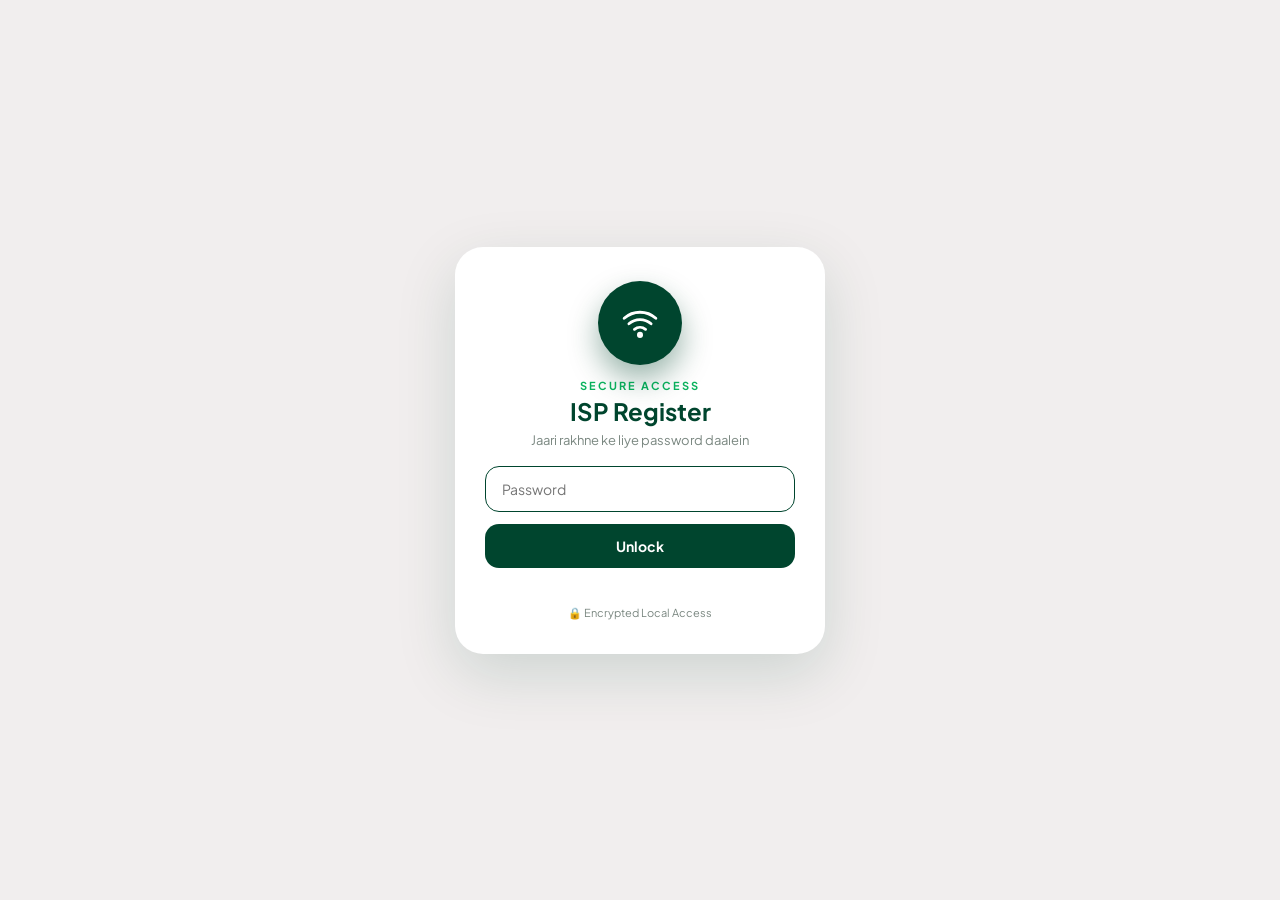
==== commit c9ed2d4d: "Add files via upload" ====
--- a/index.html
+++ b/index.html
@@ -4,183 +4,10 @@
 <meta charset="UTF-8">
 <meta name="viewport" content="width=device-width, initial-scale=1.0">
 <title>ISP Register</title>
-<link rel="preconnect" href="https://fonts.googleapis.com"><link href="https://fonts.googleapis.com/css2?family=Plus+Jakarta+Sans:wght@400;500;600;700;800&display=swap" rel="stylesheet">
-<style>
-:root{--g:#00452E;--g2:#0AB35E;--g3:#E4F3EA;--bg:#F1EEEE;--ink:#0d1b14;--mut:#7a8780;--line:#ECE8E8;--red:#D92D20;--or:#F79009;--r:20px}
-*{box-sizing:border-box;margin:0;padding:0}
-body{font-family:'Plus Jakarta Sans','Segoe UI',system-ui,Arial,sans-serif;background:var(--bg);color:var(--ink);font-size:14px}
-button{font-family:inherit;cursor:pointer}
-svg.i{width:18px;height:18px;fill:none;stroke:currentColor;stroke-width:1.8;stroke-linecap:round;stroke-linejoin:round;flex-shrink:0}
-/* lock */
-.lock-screen{position:fixed;inset:0;background:var(--bg);display:flex;align-items:center;justify-content:center;z-index:200;padding:16px}
-.lock-box{background:#fff;border-radius:28px;padding:34px 30px;width:100%;max-width:370px;text-align:center;box-shadow:0 20px 60px rgba(0,69,46,.15)}
-.lock-avatar .logo{width:84px;height:84px;border-radius:50%;margin:0 auto;animation:pulse 2.4s infinite}
-.lock-box .sub{margin-top:14px;font-size:11px;letter-spacing:2px;text-transform:uppercase;color:var(--g2);font-weight:700}
-.lock-box h2{font-size:24px;margin:4px 0 6px;color:var(--g)}.lock-box p{color:var(--mut);font-size:13px;margin-bottom:18px}
-.lock-box input{width:100%;padding:13px 16px;border:1.5px solid var(--line);border-radius:14px;font:inherit;outline:none;margin-bottom:12px}
-.lock-box input:focus{border-color:var(--g)}
-.lock-box button{width:100%;padding:13px;border:none;border-radius:14px;background:var(--g);color:#fff;font-weight:700;font-size:14px}
-.lock-err{color:var(--red);font-size:12px;min-height:18px;margin-top:10px}.lock-foot{color:var(--mut);font-size:11px;margin-top:10px}
-/* layout */
-.app{display:flex;gap:20px;padding:20px;min-height:100vh}
-.side{width:244px;flex-shrink:0;background:#fff;border-radius:26px;padding:22px 14px;position:sticky;top:20px;height:calc(100vh - 40px);overflow:auto;display:flex;flex-direction:column;transition:transform .25s}
-.brand{display:flex;align-items:center;gap:11px;padding:0 8px 18px;font-weight:800;font-size:18px}
-.logo{width:42px;height:42px;border-radius:12px;background:var(--g);color:#fff;display:flex;align-items:center;justify-content:center}
-.nh{font-size:11px;letter-spacing:1px;color:var(--mut);margin:14px 10px 6px;font-weight:600}
-.nav{display:flex;align-items:center;gap:12px;width:100%;padding:11px 14px;border:none;background:none;border-radius:14px;font-size:13.5px;font-weight:500;color:#25322b;text-align:left;transition:.2s}
-.nav:hover{background:var(--g3)}.nav.on{background:var(--g);color:#fff;box-shadow:0 8px 18px rgba(0,69,46,.3)}
-.promo{margin-top:auto;background:linear-gradient(160deg,#04180f,var(--g));color:#fff;border-radius:20px;padding:18px;margin-top:22px}
-.promo small{opacity:.7;font-size:11px}.promo b{display:block;font-size:20px;margin:4px 0 12px}
-.promo button{width:100%;padding:10px;border:none;border-radius:12px;background:rgba(255,255,255,.14);color:#fff;font-weight:600}
-.promo button:hover{background:rgba(255,255,255,.25)}
-.main{flex:1;min-width:0}
-.top{display:flex;align-items:center;gap:12px;margin-bottom:18px;flex-wrap:wrap}
-.top h1{font-size:25px;font-weight:800;letter-spacing:-.4px}.top .dt{font-size:13px;color:#3a4a41}
-.top .sp{flex:1}
-.ib{width:42px;height:42px;border-radius:50%;border:none;background:#fff;display:flex;align-items:center;justify-content:center;color:var(--ink);transition:.2s;position:relative}
-.ib:hover{background:var(--g);color:#fff}.ib.red:hover{background:var(--red)}
-.me{display:flex;align-items:center;gap:10px;background:#fff;border-radius:30px;padding:4px 16px 4px 4px;font-size:12px}
-.me b{display:block;font-size:12.5px}.me span{color:var(--mut);font-size:11px}
-#burger{display:none}
-.page{display:none}.page.on{display:block;animation:flip .7s cubic-bezier(.2,.8,.2,1)}@keyframes fi{from{opacity:0;transform:translateY(8px)}to{opacity:1}}
-.card{background:#fff;border-radius:var(--r);padding:20px;box-shadow:0 2px 14px rgba(0,40,25,.05);margin-bottom:18px;transition:.25s}
-.card h3{font-size:16px;font-weight:700}.card .hs{color:var(--mut);font-size:12px;margin:2px 0 14px}
-/* kpi */
-.kpi{display:grid;grid-template-columns:repeat(3,1fr);gap:18px;margin-bottom:18px}
-.k{position:relative;background:#fff;border-radius:var(--r);padding:20px;box-shadow:0 2px 14px rgba(0,40,25,.05);transition:.25s;min-height:140px}
-.k:hover{box-shadow:0 22px 40px -10px rgba(0,69,46,.35)}
-.k::after{content:"";position:absolute;right:0;top:0;width:55%;height:100%;background:radial-gradient(rgba(0,69,46,.08) 3px,transparent 3.5px) 0 0/22px 22px;pointer-events:none}
-.k.dark{background:var(--g);color:#fff}.k.dark::after{background:radial-gradient(rgba(255,255,255,.1) 3px,transparent 3.5px) 0 0/22px 22px}
-.k .ic{width:46px;height:46px;border-radius:14px;background:#E9E7E7;display:flex;align-items:center;justify-content:center;color:#3b4a42}
-.k.dark .ic{background:#fff;color:var(--g)}
-.k .lb{font-size:13px;margin-top:14px;font-weight:500}.k .vl{font-size:27px;font-weight:800;margin-top:2px;letter-spacing:-.5px}
-.k .pill{position:absolute;right:18px;top:18px;z-index:1}.k .vs{position:absolute;right:18px;bottom:20px;font-size:10px;line-height:1.3;text-align:left;z-index:1}
-.pill{padding:3px 12px;border-radius:20px;font-size:11.5px;font-weight:700;background:#3FD815;color:#04321f}.pill.bad{background:#E5170F;color:#fff}
-.g3{display:grid;grid-template-columns:repeat(3,1fr);gap:18px}.s2{grid-column:span 2}.g3 .card{margin-bottom:0}
-.g3{margin-bottom:18px}
-.leg{display:flex;gap:14px;font-size:11.5px;color:var(--mut);margin-bottom:6px;flex-wrap:wrap}.leg i{display:inline-block;width:9px;height:9px;border-radius:50%;margin-right:5px}
-.ch text{fill:var(--mut);font-size:10.5px;font-family:inherit}.ch .gl{stroke:var(--line)}.ch .b{transition:.2s}.ch .b:hover{opacity:.75}
-.dn{display:flex;align-items:center;gap:16px;flex-wrap:wrap}.dn svg{width:150px;flex-shrink:0}.dl{flex:1;min-width:130px;font-size:12px}
-.dl div{display:flex;justify-content:space-between;gap:8px;padding:5px 0;border-bottom:1px solid var(--line)}.dl i{display:inline-block;width:9px;height:9px;border-radius:50%;margin-right:7px}
-.bar2{height:7px;background:#eef2ef;border-radius:5px;overflow:hidden;margin-top:5px}.bar2 div{height:100%;border-radius:5px;background:var(--g2)}
-.bar2.o div{background:var(--or)}
-.emp{padding:34px;text-align:center;color:var(--mut)}
-/* forms */
-.fields{display:flex;flex-wrap:wrap;gap:12px;align-items:flex-end}
-.field{display:flex;flex-direction:column;gap:5px;flex:1;min-width:130px}.field.nm{flex:2;min-width:170px}
-.field label{font-size:11px;color:var(--mut);font-weight:600}
-.field input,.field select,.tbar input{border:1.5px solid var(--line);border-radius:12px;padding:10px 12px;font:inherit;font-size:13px;outline:none;background:#fff;color:var(--ink);transition:.15s;width:100%}
-.field input:focus,.field select:focus,.tbar input:focus{border-color:var(--g);box-shadow:0 0 0 3px rgba(0,69,46,.1)}
-.field input.onl{border-color:#7b1fa2;background:#fbf2fd}
-.btn{background:var(--g);color:#fff;border:none;border-radius:12px;padding:11px 22px;font-weight:700;font-size:13px;transition:.2s;white-space:nowrap}
-.btn:hover{background:#006340;transform:translateY(-1px)}.btn.ghost{background:var(--g3);color:var(--g)}
-.pk{display:flex;gap:8px;flex-wrap:wrap;align-items:center;margin-bottom:14px;font-size:12px;color:var(--mut)}
-.pkb{background:var(--g3);color:var(--g);border:1px solid transparent;border-radius:20px;padding:5px 14px;font-size:12px;font-weight:700;transition:.15s}
-.pkb:hover,.pkb.sel{background:var(--g);color:#fff}
-/* tables */
-.tbar{display:flex;gap:10px;flex-wrap:wrap;align-items:center;margin-bottom:14px}
-.tbar .sb{position:relative;flex:2;min-width:180px}.tbar .sb svg{position:absolute;left:12px;top:11px;color:var(--mut)}.tbar .sb input{padding-left:38px}
-.tbar label{font-size:11px;color:var(--mut);font-weight:600;display:flex;align-items:center;gap:6px}.tbar label input{width:auto}
-.tw{overflow-x:auto;border-radius:14px;border:1px solid var(--line)}
-table{width:100%;border-collapse:collapse;min-width:640px}
-th{background:#F7F5F5;color:#5d6b63;font-size:11px;text-transform:uppercase;letter-spacing:.6px;text-align:left;padding:12px 14px;font-weight:700;white-space:nowrap}
-td{padding:12px 14px;border-top:1px solid var(--line);font-size:13px;vertical-align:middle}
-tr:hover td{background:#FBFAFA}td small{display:block;color:var(--mut);font-size:11px;margin-top:2px}
-.mut{color:var(--mut)}.amt{font-weight:700;white-space:nowrap}.inc{color:#0A8F4F}.exp{color:var(--red)}.pend{color:#D9780A}.onl{color:#7b1fa2}
-tfoot td,.tr td{background:#F7F5F5;font-weight:800}
-.chip{background:var(--g3);color:var(--g);padding:3px 10px;border-radius:20px;font-size:11.5px;font-weight:700;white-space:nowrap}
-.chip.o{background:#FEF0DC;color:#B45F00}
-.act{white-space:nowrap;text-align:right}.act button{width:32px;height:32px;border:none;border-radius:9px;background:#F3F1F1;color:#55635b;margin-left:5px;transition:.15s}
-.act .e:hover{background:var(--g);color:#fff}.act .d:hover{background:var(--red);color:#fff}.act svg{width:15px;height:15px}
-.sum{display:flex;justify-content:space-between;gap:10px;flex-wrap:wrap;padding:14px 4px 0;font-weight:700;font-size:13px}
-.grp{border:1px solid var(--line);border-radius:14px;margin-bottom:10px;overflow:hidden}
-.gh{display:flex;justify-content:space-between;align-items:center;gap:10px;padding:13px 16px;cursor:pointer;background:#F7F5F5}.gh:hover{background:var(--g3)}
-.gh .l{display:flex;align-items:center;gap:12px}.av{width:36px;height:36px;border-radius:50%;color:#fff;display:flex;align-items:center;justify-content:center;font-weight:700}
-.gh b{display:block}.gh small{color:var(--mut);font-size:11px}.gh .r{text-align:right;font-weight:800;font-size:16px}.gh .r small{display:block;font-weight:500}
-.gb.collapsed{display:none}.gr{display:grid;grid-template-columns:1fr 1fr 1fr auto;gap:8px;padding:9px 16px;border-top:1px solid var(--line);align-items:center;font-size:13px}
-.note{font-size:12px;color:var(--mut);margin-top:10px}
-.set{display:flex;gap:12px;flex-wrap:wrap}
-/* modal + tip */
-#modal{position:fixed;inset:0;background:rgba(0,20,12,.5);display:none;align-items:center;justify-content:center;z-index:150;padding:16px}
-#modal.on{display:flex}.mb{background:#fff;border-radius:24px;padding:24px;width:100%;max-width:560px;max-height:90vh;overflow:auto}
-.mb h3{margin-bottom:16px}.mb .fields{margin-bottom:18px}.mb .field{min-width:200px}
-#tip{position:fixed;background:#0d1b14;color:#fff;padding:6px 10px;border-radius:8px;font-size:11.5px;pointer-events:none;z-index:300;display:none;white-space:nowrap}
-.ov{display:none}
-/* animations */
-@keyframes rise{from{opacity:0;transform:translateY(24px)}to{opacity:1;transform:none}}
-@keyframes fade{from{opacity:0}to{opacity:1}}
-@keyframes grow{from{transform:scaleY(0)}to{transform:scaleY(1)}}
-@keyframes pop{from{transform:scale(0)}to{transform:scale(1)}}
-@keyframes draw{from{stroke-dashoffset:1}to{stroke-dashoffset:0}}
-@keyframes spin{from{transform:perspective(520px) rotateX(40deg) rotate(-140deg) scale(.5);opacity:0}to{transform:perspective(520px) rotateX(40deg);opacity:1}}
-@keyframes pulse{0%,100%{box-shadow:0 0 0 0 rgba(0,69,46,.35)}50%{box-shadow:0 0 0 16px rgba(0,69,46,0)}}
-.lock-box{animation:rise .7s cubic-bezier(.2,.8,.2,1) both}
-.nav{transition:.2s}.nav:hover:not(.on){transform:translateX(4px)}.ib:hover{transform:scale(1.08)}
-.page.play .k{animation:rise .7s cubic-bezier(.2,.8,.2,1) both}
-.page.play .k:nth-child(2){animation-delay:.08s}.page.play .k:nth-child(3){animation-delay:.16s}.page.play .k:nth-child(4){animation-delay:.24s}.page.play .k:nth-child(5){animation-delay:.32s}.page.play .k:nth-child(6){animation-delay:.4s}
-.page.play .g3 .card{animation:rise .8s cubic-bezier(.2,.8,.2,1) both}
-.page.play .g3 .card:nth-child(1){animation-delay:.45s}.page.play .g3 .card:nth-child(2){animation-delay:.55s}.page.play .g3 .card:nth-child(3){animation-delay:.65s}.page.play .g3 .card:nth-child(4){animation-delay:.75s}.page.play .g3 .card:nth-child(5){animation-delay:.85s}.page.play .g3 .card:nth-child(6){animation-delay:.95s}
-.page.play .ch rect.b{transform-box:fill-box;transform-origin:50% 100%;animation:grow .9s cubic-bezier(.2,.8,.2,1) both;animation-delay:inherit}
-.page.play .ch polyline{stroke-dasharray:1;animation:draw 1.6s ease .9s both}
-.page.play .ch polygon{animation:fade 1.4s ease 1.2s both}
-.page.play .ch circle.b{transform-box:fill-box;transform-origin:center;animation:pop .5s cubic-bezier(.3,1.6,.5,1) both}
-.page.play .dn svg{animation:spin 1.1s cubic-bezier(.2,.8,.2,1) .8s both}
-.page.play .dl div,.page.play .bar2 div{animation:fade .8s ease 1.2s both}
-.page.play tbody tr,.page.play .grp,.page.play tfoot tr{animation:rise .5s ease both}
-@media(prefers-reduced-motion:reduce){*,*::before,*::after{animation:none!important;transition:none!important}}
-/* 3D / professional depth */
-body::before{content:"";position:fixed;inset:-20%;z-index:-1;pointer-events:none;background:radial-gradient(38% 38% at 18% 22%,rgba(10,179,94,.16),transparent),radial-gradient(34% 34% at 86% 78%,rgba(0,69,46,.14),transparent);animation:drift 20s ease-in-out infinite alternate}
-@keyframes drift{from{transform:translate3d(-3%,-2%,0) scale(1)}to{transform:translate3d(4%,3%,0) scale(1.12)}}
-@keyframes flip{from{opacity:0;transform:perspective(1200px) rotateX(-9deg) translateY(34px)}to{opacity:1;transform:none}}
-@keyframes wob{0%,100%{transform:perspective(220px) rotateY(-22deg)}50%{transform:perspective(220px) rotateY(22deg)}}
-@keyframes spin3d{from{transform:rotateY(0)}to{transform:rotateY(360deg)}}
-.brand .logo{animation:wob 4s ease-in-out infinite;box-shadow:0 8px 16px rgba(0,69,46,.35)}
-.lock-avatar{perspective:600px}.lock-avatar .logo{animation:pulse 2.4s infinite,spin3d 7s linear infinite;box-shadow:0 14px 30px rgba(0,69,46,.4)}
-.kpi,.g3{perspective:1100px}
-.k,.g3 .card{transform:perspective(900px) rotateX(var(--rx,0deg)) rotateY(var(--ry,0deg));transform-style:preserve-3d;transition:transform .18s ease-out,box-shadow .3s;will-change:transform}
-.k{box-shadow:0 1px 0 #fff inset,0 12px 30px -10px rgba(0,69,46,.22)}
-.k::before,.k::after{border-radius:inherit}.k::after{border-radius:0 20px 20px 0}
-.k::before{content:"";position:absolute;inset:0;pointer-events:none;opacity:0;transition:opacity .3s;background:radial-gradient(circle at var(--mx,50%) var(--my,50%),rgba(10,179,94,.16),transparent 55%)}
-.k.dark::before{background:radial-gradient(circle at var(--mx,50%) var(--my,50%),rgba(255,255,255,.28),transparent 55%)}
-.k:hover::before{opacity:1}
-.k .ic{transform:translateZ(34px);box-shadow:0 10px 18px rgba(0,0,0,.2),inset 0 2px 0 rgba(255,255,255,.75),inset 0 -3px 0 rgba(0,0,0,.08)}
-.k .lb,.k .vl{transform:translateZ(24px)}.k .pill,.k .vs{transform:translateZ(28px)}
-.k .vl{text-shadow:0 3px 0 rgba(0,0,0,.05),0 8px 14px rgba(0,69,46,.18)}.k.dark .vl{text-shadow:0 3px 0 rgba(0,0,0,.28),0 8px 16px rgba(0,0,0,.25)}
-.card:hover{box-shadow:0 18px 38px -12px rgba(0,69,46,.22)}
-.btn{box-shadow:0 4px 0 #002d1e,0 10px 16px rgba(0,69,46,.25)}.btn:hover{transform:translateY(-2px)}.btn:active{transform:translateY(3px);box-shadow:0 1px 0 #002d1e}
-.btn.ghost{box-shadow:0 4px 0 #bddfca,0 8px 12px rgba(0,69,46,.1)}.btn.ghost:active{box-shadow:0 1px 0 #bddfca}
-.nav.on{box-shadow:0 4px 0 #002d1e,0 12px 20px rgba(0,69,46,.3)}.nav:active{transform:scale(.97)}
-.pkb{box-shadow:0 2px 0 #bddfca}.pkb:active{transform:translateY(2px);box-shadow:none}
-.ch rect.b{filter:drop-shadow(0 7px 5px rgba(0,69,46,.28))}.ch polyline{filter:drop-shadow(0 8px 5px rgba(0,69,46,.3))}
-.dn svg{transform:perspective(520px) rotateX(40deg);margin:6px 0 16px;filter:drop-shadow(0 7px 0 rgba(0,40,25,.32)) drop-shadow(0 16px 10px rgba(0,40,25,.2))}
-.grp{transition:transform .2s,box-shadow .2s}.grp:hover{transform:translateX(5px);box-shadow:0 8px 20px -8px rgba(0,69,46,.25)}
-.tw{box-shadow:0 8px 24px -14px rgba(0,69,46,.25)}
-.ib{box-shadow:0 4px 10px rgba(0,69,46,.1)}.promo{box-shadow:0 16px 30px -10px rgba(0,69,46,.5)}.side{box-shadow:0 14px 40px -18px rgba(0,69,46,.25)}
-@media(max-width:1180px){.kpi{grid-template-columns:repeat(2,1fr)}.g3{grid-template-columns:1fr}.s2{grid-column:auto}.g3 .card{margin-bottom:0}}
-@media(max-width:980px){
- .app{padding:12px}.side{position:fixed;left:12px;top:12px;bottom:12px;height:auto;z-index:100;transform:translateX(-120%);width:260px}
- .side.open{transform:none}.ov.on{display:block;position:fixed;inset:0;background:rgba(0,20,12,.45);z-index:90}#burger{display:flex}.me span,.me b{display:none}.me{padding:4px}}
-@media(max-width:560px){.kpi{grid-template-columns:1fr}.top h1{font-size:20px}.card{padding:16px}.field,.field.nm{min-width:100%}.btn{width:100%}.gr{grid-template-columns:1fr 1fr auto}.gr span:nth-child(2){display:none}}
-@page{size:A4 landscape;margin:8mm}
-.print-title{display:none}
-@media print{
-*{animation:none!important;transition:none!important;-webkit-print-color-adjust:exact;print-color-adjust:exact}
-.side,.ov,.top,.lock-screen,#modal,#tip{display:none!important}
-body{background:#fff;font-size:12px}body::before{display:none}.app{display:block;padding:0}
-#pages{display:flex;flex-direction:column}.page{display:block!important}
-#page-dash{order:0}#page-nc{order:1;margin-top:22px}#page-oi{order:2}#page-ex{order:3}#page-sl{order:4}#page-fe{order:5}
-#page-cp,#page-sr,#page-fn,#page-rp,#page-st{display:none!important}
-#page-oi,#page-ex,#page-sl,#page-fe{margin-top:22px}
-.print-title{display:block;font-size:17px;font-weight:800;color:var(--g);margin:0 0 10px;padding-bottom:6px;border-bottom:2px solid var(--g)}
-.fc,.tbar,.act,.page table th:last-child{display:none!important}
-.page:not(#page-dash) .hs,.page:not(#page-dash)>.card>h3{display:none}
-.kpi{grid-template-columns:repeat(3,1fr)!important}.g3{grid-template-columns:repeat(3,1fr)!important}.s2{grid-column:auto!important}
-.kpi,.g3,.k,.g3 .card{perspective:none!important;transform-style:flat!important;will-change:auto!important}.kpi{gap:12px!important}.g3{gap:12px!important}.k{min-height:104px!important;padding:14px!important}.g3 .card{padding:14px!important}
-.k,.g3 .card{transform:none!important}.k .ic,.k .lb,.k .vl,.k .pill,.k .vs{transform:none!important}
-.gb.collapsed{display:block}.card,.k,tr,.grp{break-inside:avoid}.print-title{break-after:avoid}.ch text{font-size:15px}.page:not(#page-dash) .card{break-inside:auto}.tw{break-inside:auto}
-.tw{overflow:visible}table{min-width:0}
-}
-</style>
+<meta name="description" content="ISP Register - Daily Hisab Management System">
+<meta name="theme-color" content="#00452E">
+<link rel="icon" type="image/svg+xml" href="assets/favicon.svg">
+<link rel="stylesheet" href="css/style.css">
 </head>
 <body>
 
@@ -225,354 +52,6 @@
 <div id="modal"><div class="mb"><h3 id="mt">Edit</h3><div class="fields" id="mf"></div><div style="display:flex;gap:10px;justify-content:flex-end"><button class="btn ghost" onclick="closeM()">Cancel</button><button class="btn" onclick="saveEdit()">Save Changes</button></div></div></div>
 <div id="tip"></div>
 
-<script>
-// ── PASSWORD LOCK ──
-// Yahan apna password change kar sakte hain (neeche wali line mein):
-const APP_PASSWORD = 'Rehan';
-const $=id=>document.getElementById(id);
-function checkPassword(){
-  const val=$('lock-pass').value;
-  if(val===APP_PASSWORD){ $('lock-screen').style.display='none'; $('app-content').style.display='block'; replay(cur); }
-  else { $('lock-err').textContent='Galat password! Dobara koshish karein.'; $('lock-pass').value=''; $('lock-pass').focus(); }
-}
-$('lock-pass').addEventListener('keydown',e=>{ if(e.key==='Enter') checkPassword(); });
-function logout(){
-  $('app-content').style.display='none'; $('lock-screen').style.display='flex';
-  $('lock-pass').value=''; $('lock-err').textContent=''; $('lock-pass').focus();
-}
-
-// ── DATA (same storage key + same record structure as before) ──
-let db = { nc:[], oi:[], ex:[], sl:[], fe:[] };
-try {
-  const saved = localStorage.getItem('isp_register_db');
-  if (saved) db = JSON.parse(saved);
-  ['nc','oi','ex','sl','fe'].forEach(k=>{ if(!db[k]) db[k]=[]; });
-} catch(e) {}
-function saveToStorage(){ try{ localStorage.setItem('isp_register_db', JSON.stringify(db)); }catch(e){} }
-const pad=n=>String(n).padStart(2,'0');
-const today=()=>new Date().toISOString().slice(0,10);
-const Rs=n=>'Rs '+(n||0).toLocaleString();
-const esc=s=>String(s==null?'':s).replace(/[&<>"']/g,c=>({'&':'&amp;','<':'&lt;','>':'&gt;','"':'&quot;',"'":'&#39;'}[c]));
-function fmtDate(d){
-  if(!d) return 'Date Nahi'; const p=d.split('-'); if(p.length!==3) return d;
-  const M=['Jan','Feb','Mar','Apr','May','Jun','Jul','Aug','Sep','Oct','Nov','Dec'], mi=parseInt(p[1],10)-1;
-  return mi<0||mi>11?d:`${parseInt(p[2],10)} ${M[mi]} ${p[0]}`;
-}
-function nameToColor(n){ let h=0; for(let i=0;i<n.length;i++){h=n.charCodeAt(i)+((h<<5)-h);h&=h;} return `hsl(${Math.abs(h)%360},65%,42%)`; }
-
-// ── ICONS ──
-const IC={dash:'<rect x="3" y="3" width="7" height="9" rx="1.5"/><rect x="14" y="3" width="7" height="5" rx="1.5"/><rect x="14" y="12" width="7" height="9" rx="1.5"/><rect x="3" y="16" width="7" height="5" rx="1.5"/>',
-inc:'<path d="M12 5v14M19 12l-7 7-7-7"/>',exp:'<path d="M12 19V5M5 12l7-7 7 7"/>',users:'<circle cx="9" cy="8" r="3.5"/><path d="M2.5 20c0-3.6 3-6 6.5-6s6.5 2.4 6.5 6M17 4.5a3.5 3.5 0 010 7M21.5 20c0-2.6-1.7-4.6-4-5.5"/>',
-wifi:'<path d="M2 9a15 15 0 0120 0M5 12.5a10.5 10.5 0 0114 0M8.5 16a5.5 5.5 0 017 0"/><circle cx="12" cy="19.5" r="1"/>',chart:'<path d="M3 3v18h18M7 15l4-4 3 3 5-6"/>',
-wallet:'<path d="M3 7h16a2 2 0 012 2v9a2 2 0 01-2 2H5a2 2 0 01-2-2zM3 7l12-3v3M16 14h2"/>',clock:'<circle cx="12" cy="12" r="9"/><path d="M12 7v5l3 2"/>',
-alert:'<path d="M12 3l10 18H2zM12 10v5M12 18v.01"/>',file:'<path d="M6 3h9l4 4v14H6zM14 3v5h5M9 13h6M9 17h6"/>',gear:'<circle cx="12" cy="12" r="3"/><path d="M12 2v3M12 19v3M2 12h3M19 12h3M5 5l2 2M17 17l2 2M19 5l-2 2M7 17l-2 2"/>',
-card:'<rect x="2" y="5" width="20" height="14" rx="2"/><path d="M2 10h20"/>',bars:'<path d="M6 20V10M12 20V4M18 20v-7"/>',edit:'<path d="M4 20h4L19 9l-4-4L4 16zM13 7l4 4"/>',
-del:'<path d="M4 7h16M9 7V4h6v3M6 7l1 13h10l1-13"/>',search:'<circle cx="11" cy="11" r="7"/><path d="M20 20l-4-4"/>',menu:'<path d="M4 6h16M4 12h16M4 18h16"/>',
-out:'<path d="M9 4H5v16h4M16 8l4 4-4 4M20 12H9"/>',save:'<path d="M5 3h12l3 3v15H5zM8 3v6h8V3M8 21v-7h8v7"/>',load:'<path d="M12 3v12M7 10l5 5 5-5M4 20h16"/>',print:'<path d="M7 9V3h10v6M7 17H4v-7h16v7h-3M7 14h10v7H7z"/>'};
-const ic=(n,s)=>`<svg class="i" viewBox="0 0 24 24"${s?` style="width:${s}px;height:${s}px"`:''}>${IC[n]}</svg>`;
-
-// ── FIELD DEFINITIONS (key|label|type|extra|datalist) ──
-const FD={
- nc:['name|Naam|t|Customer Name|cust','phone|Phone|p|03XX-XXXXXXX','pkg|Package|r|Package','inst|Install Fee|n','mon|Monthly Fee|n','mod|Modem (Rs)|n','online|Online Amount|n','date|Date|d'],
- oi:['desc|Description|t|e.g. Monthly Bill, Late Fee...','person|Customer / Person|t|Naam|cust','cat|Category|s|Monthly Bill,Late Fee,Service Charge,Equipment Sale,Other','amt|Amount (Rs)|n','online|Online Amount|n','pay|Payment|s|Cash,JazzCash,EasyPaisa,Bank Transfer','date|Date|d'],
- ex:['desc|Wajah / Description|t|e.g. Electricity Bill...','vendor|Kisko Diya (Name)|t|Naam','cat|Category|s|Bandwidth,Electricity,Salary,Equipment,Rent,Maintenance,Fuel,Marketing,Other','amt|Amount (Rs)|n','pay|Payment|s|Cash,JazzCash,EasyPaisa,Bank Transfer','date|Date|d'],
- sl:['name|Worker Naam|t|Worker Naam|worker','amt|Amount (Rs)|n','pay|Payment|s|Cash,JazzCash,EasyPaisa,Bank Transfer','date|Date|d'],
- fe:['name|User / Customer Naam|t|Customer Naam|cust','amt|Credit Amount (Rs)|n','date|Date|d']};
-const FT={nc:'New Connection Add Karo',oi:'Daily Income Add Karo',ex:'Daily Expense Add Karo',sl:'Worker Salary Add Karo',fe:'User Credit (Udhaar) Add Karo'};
-function mkField(sp,pre,val,edit,type){
-  const [k,l,t,x,dl]=sp.split('|'), id=pre+k; let inp;
-  const v=val==null?'':esc(val);
-  if(t==='s'){ let o=x.split(','); if(val&&!o.includes(val)) o.push(val);
-    inp=`<select id="${id}">${o.map(a=>`<option${a===val?' selected':''}>${esc(a)}</option>`).join('')}</select>`; }
-  else if(t==='n') inp=`<input id="${id}" type="number" placeholder="0" value="${v}"${k==='online'?' class="onl"':''}>`;
-  else if(t==='d') inp=`<input id="${id}" type="date" value="${v||today()}">`;
-  else if(t==='r'&&!edit) inp=`<input id="${id}" placeholder="${x}" readonly style="cursor:pointer;background:#F7F5F5">`;
-  else inp=`<input id="${id}" ${t==='p'?'type="tel" ':''}placeholder="${x||''}" value="${v}"${dl?` list="${dl}-list"`:''}>`;
-  return `<div class="field${k==='name'||k==='desc'?' nm':''}"><label>${l}</label>${inp}</div>`;
-}
-function readF(type,pre){
-  const o={}; FD[type].forEach(sp=>{ const [k,,t]=sp.split('|'), e=$(pre+k);
-    o[k]=t==='n'?(parseFloat(e.value)||0):(t==='s'||t==='d'?e.value:e.value.trim()); }); return o;
-}
-function validate(t,r){
-  if(t==='nc'&&!r.name&&!r.pkg&&!r.inst&&!r.mon) return 'Kam az kam Naam ya Amount daalo';
-  if(t==='oi'&&!r.amt&&!r.online) return 'Amount ya Online Amount mein se koi ek daalo';
-  if(t==='ex'&&!r.amt) return 'Amount daalo';
-  if(t==='sl'){ if(!r.name) return 'Worker ka naam daalo'; if(!r.amt) return 'Amount daalo'; }
-  if(t==='fe'){ if(!r.name) return 'User ka naam daalo'; if(!r.amt) return 'Credit amount daalo'; }
-  return '';
-}
-function addRec(t){
-  const r=readF(t,t+'-'); if(t==='fe'&&!r.date) r.date=today();
-  const m=validate(t,r); if(m){ alert(m); return; }
-  db[t].push(r);
-  FD[t].forEach(sp=>{ const [k,,ty]=sp.split('|'), e=$(t+'-'+k); if(ty==='d') e.value=today(); else if(ty!=='s') e.value=''; });
-  if(t==='nc') document.querySelectorAll('.pkb').forEach(b=>b.classList.remove('sel'));
-  render(); refreshCustList(); refreshWorkerList();
-  $(t+'-'+FD[t][0].split('|')[0]).focus();
-}
-function selPkg(btn,pkg){
-  document.querySelectorAll('.pkb').forEach(b=>b.classList.remove('sel')); btn.classList.add('sel');
-  $('nc-pkg').value=pkg; $('nc-name').focus();
-}
-function refreshCustList(){ $('cust-list').innerHTML=[...new Set(db.nc.map(r=>r.name).filter(Boolean))].map(n=>`<option value="${esc(n)}">`).join(''); }
-function refreshWorkerList(){ $('worker-list').innerHTML=[...new Set(db.sl.map(r=>r.name).filter(Boolean))].map(n=>`<option value="${esc(n)}">`).join(''); }
-
-// ── EDIT / DELETE ──
-let edT=null, edI=null;
-function edit(t,i){
-  edT=t; edI=i; const r=db[t][i];
-  $('mt').textContent='Edit Entry #'+(i+1);
-  $('mf').innerHTML=FD[t].map(sp=>mkField(sp,'ed-',r[sp.split('|')[0]],true)).join('');
-  $('modal').classList.add('on');
-}
-function closeM(){ $('modal').classList.remove('on'); }
-function saveEdit(){
-  const r=readF(edT,'ed-'); const m=validate(edT,r); if(m){ alert(m); return; }
-  Object.assign(db[edT][edI],r); closeM(); render(); refreshCustList(); refreshWorkerList();
-}
-// delete — hamesha confirm ke baad
-function del(t,i){
-  if(!confirm('Pakka is entry ko delete karna hai? Ye wapis nahi aayega.')) return;
-  db[t].splice(i,1); render(); refreshCustList(); refreshWorkerList();
-}
-function toggleG(id){ const b=$(id); if(b) b.classList.toggle('collapsed'); }
-
-// ── FILTERS ──
-const F={nc:{},oi:{},ex:{},sl:{},fe:{},fn:{},cp:{}};
-function sf(v,k,val){ F[v][k]=val; render(true); }
-function clr(v){ F[v]={}; document.querySelectorAll('#tb-'+v+' input').forEach(i=>i.value=''); render(true); }
-function tbar(v,dates=true){
-  return `<div class="tbar" id="tb-${v}"><div class="sb">${ic('search')}<input placeholder="Search..." oninput="sf('${v}','q',this.value)"></div>`+
-  (dates?`<label>From <input type="date" onchange="sf('${v}','a',this.value)"></label><label>To <input type="date" onchange="sf('${v}','b',this.value)"></label>`:'')+
-  `<button class="btn ghost" onclick="clr('${v}')">Clear</button></div>`;
-}
-function rowsOf(v,t,pred){
-  const f=F[v], q=(f.q||'').toLowerCase();
-  return db[t].map((r,i)=>({...r,_i:i})).filter(r=>(!pred||pred(r))&&(!q||Object.values(r).join(' ').toLowerCase().includes(q))
-    &&(!f.a||(r.date||'')>=f.a)&&(!f.b||(r.date||'')&&(r.date||'')<=f.b)).sort((a,b)=>(b.date||'').localeCompare(a.date||'')||b._i-a._i);
-}
-const ma=(v,c)=>v?`<span class="amt ${c}">${Rs(v)}</span>`:'<span class="mut">–</span>';
-const acts=(t,i)=>`<td class="act"><button class="e" title="Edit" onclick="edit('${t}',${i})">${ic('edit')}</button><button class="d" title="Delete" onclick="del('${t}',${i})">${ic('del')}</button></td>`;
-const dtc=r=>`<td class="mut" style="white-space:nowrap">${r.date?fmtDate(r.date):'–'}</td>`;
-const pp=(a,b)=>`<td><b>${esc(a)||'–'}</b><small>${esc(b)}</small></td>`;
-const VW={
- nc:{t:'nc',h:['#','Naam / Phone','Package','Install','Monthly','Modem','Online','Date'],f:r=>`<td class="mut">${r._i+1}</td>${pp(r.name,r.phone)}<td><span class="chip">${esc(r.pkg)||'–'}</span></td><td>${ma(r.inst,'inc')}</td><td>${ma(r.mon,'inc')}</td><td>${ma(r.mod,'inc')}</td><td>${ma(r.online,'onl')}</td>${dtc(r)}`,s:r=>(r.inst||0)+(r.mon||0)+(r.mod||0)},
- oi:{t:'oi',h:['#','Description / Person','Category','Payment','Amount','Online','Date'],f:r=>`<td class="mut">${r._i+1}</td>${pp(r.desc,r.person)}<td><span class="chip">${esc(r.cat)}</span></td><td class="mut">${esc(r.pay)}</td><td>${ma(r.amt,'inc')}</td><td>${ma(r.online,'onl')}</td>${dtc(r)}`,s:r=>r.amt||0},
- ex:{t:'ex',h:['#','Wajah / Kisko Diya','Category','Payment','Amount','Date'],f:r=>`<td class="mut">${r._i+1}</td>${pp(r.desc,r.vendor)}<td><span class="chip">${esc(r.cat)}</span></td><td class="mut">${esc(r.pay)}</td><td>${ma(r.amt,'exp')}</td>${dtc(r)}`,s:r=>r.amt||0}};
-VW.fn={...VW.oi,pred:r=>r.cat==='Late Fee'};
-function tableV(v){
-  const w=VW[v], rows=rowsOf(v,w.t,w.pred), tot=rows.reduce((s,r)=>s+w.s(r),0);
-  const body=rows.length?`<div class="tw"><table><thead><tr>${w.h.map(h=>`<th>${h}</th>`).join('')}<th></th></tr></thead><tbody>${rows.map(r=>`<tr>${w.f(r)}${acts(w.t,r._i)}</tr>`).join('')}</tbody></table></div>`:'<div class="emp">Koi entry nahi</div>';
-  $('tbl-'+v).innerHTML=body+`<div class="sum"><span>${rows.length} entries shown</span><span>Filtered Total: <span class="${v==='ex'?'exp':'inc'}">${Rs(tot)}</span></span></div>`;
-}
-function groupSL(){
-  const rows=rowsOf('sl','sl'); if(!rows.length){ $('tbl-sl').innerHTML='<div class="emp">Koi salary entry nahi — upar form bhar kar Add karo</div>'; return; }
-  const g={}; rows.forEach(r=>{ (g[r.name||'(Naam Nahi)']=g[r.name||'(Naam Nahi)']||[]).push(r); });
-  $('tbl-sl').innerHTML=Object.keys(g).sort().map(n=>{
-    const rs=g[n].slice().sort((a,b)=>(a.date||'').localeCompare(b.date||'')), c=nameToColor(n), id='wb-'+n.replace(/[^a-zA-Z0-9]/g,'_');
-    return `<div class="grp" style="border-left:5px solid ${c}"><div class="gh" onclick="toggleG('${id}')"><span class="l"><span class="av" style="background:${c}">${esc(n.charAt(0).toUpperCase())}</span><span><b>${esc(n)}</b><small>${rs.length} din salary li</small></span></span><span class="r" style="color:${c}"><small>Ab Tak Total</small>${Rs(rs.reduce((s,r)=>s+(r.amt||0),0))}</span></div>
-    <div class="gb" id="${id}">${rs.map(r=>`<div class="gr"><span class="mut">${r.date?fmtDate(r.date):'–'}</span><span class="mut">${esc(r.pay)}</span><span class="amt exp">${Rs(r.amt)}</span><span class="act">${acts('sl',r._i).replace(/<\/?td[^>]*>/g,'')}</span></div>`).join('')}</div></div>`;
-  }).join('');
-}
-function groupFE(){
-  const rows=rowsOf('fe','fe'); if(!rows.length){ $('tbl-fe').innerHTML='<div class="emp">Koi credit entry nahi — upar form bhar kar Add karo</div>'; return; }
-  const g={}; rows.forEach(r=>{ (g[r.date||'']=g[r.date||'']||[]).push(r); });
-  $('tbl-fe').innerHTML=Object.keys(g).sort((a,b)=>b.localeCompare(a)).map(d=>{
-    const rs=g[d], id='cb-'+(d||'x').replace(/[^a-zA-Z0-9]/g,'_');
-    return `<div class="grp" style="border-left:5px solid var(--or)"><div class="gh" onclick="toggleG('${id}')"><span class="l"><span class="av" style="background:var(--or)">${ic('clock',16)}</span><span><b>${fmtDate(d)}</b><small>${rs.length} credit entries</small></span></span><span class="r pend"><small>Is Din Total Credit</small>${Rs(rs.reduce((s,r)=>s+(r.amt||0),0))}</span></div>
-    <div class="gb" id="${id}">${rs.map(r=>`<div class="gr" style="grid-template-columns:2fr 1fr auto"><span>${esc(r.name)||'–'} <span class="chip o">Pending</span></span><span class="amt pend">${Rs(r.amt)}</span><span class="act">${acts('fe',r._i).replace(/<\/?td[^>]*>/g,'')}</span></div>`).join('')}</div></div>`;
-  }).join('');
-}
-
-// ── AGGREGATES ──
-const sum=(a,f)=>a.reduce((s,r)=>s+(f(r)||0),0);
-const incW=p=>sum(db.nc.filter(r=>p(r.date||'')),r=>(r.inst||0)+(r.mon||0)+(r.mod||0))+sum(db.oi.filter(r=>p(r.date||'')),r=>r.amt);
-const amtW=(k,p)=>sum(db[k].filter(r=>p(r.date||'')),r=>r.amt);
-const mkey=(o)=>{ const d=new Date(new Date().getFullYear(),new Date().getMonth()-o,1); return d.getFullYear()+'-'+pad(d.getMonth()+1); };
-const mlab=k=>{ if(!k) return 'No Date'; const [y,m]=k.split('-'); return ['Jan','Feb','Mar','Apr','May','Jun','Jul','Aug','Sep','Oct','Nov','Dec'][+m-1]+(y?' '+y.slice(2):''); };
-const mlabF=k=>k?mlab(k).replace(/ (\d\d)$/,' 20$1'):'No Date';
-const lastM=n=>Array.from({length:n},(_,i)=>mkey(n-1-i));
-const abbr=n=>{ const a=Math.abs(n); return (n<0?'-':'')+(a>=1e6?(a/1e6).toFixed(1).replace('.0','')+'M':a>=1e3?(a/1e3).toFixed(a>=1e4?0:1).replace('.0','')+'K':Math.round(a)); };
-const nice=m=>{ if(m<=0) return 0; const p=10**Math.floor(Math.log10(m)),u=m/p; return (u<=1?1:u<=2?2:u<=4?4:u<=8?8:10)*p; };
-
-// ── CHARTS (inline SVG, no external library) ──
-function scale(vals,H,T,B,zero){
-  const hi=nice(Math.max(0,...vals))||1000, lo=zero?0:-nice(-Math.min(0,...vals));
-  return {hi,lo,y:v=>T+(H-T-B)*(hi-v)/(hi-lo)};
-}
-function grid(sc,W,L,R){ let s=''; for(let k=0;k<=4;k++){ const v=sc.lo+(sc.hi-sc.lo)*k/4, y=sc.y(v); s+=`<line class="gl" x1="${L}" x2="${W-R}" y1="${y}" y2="${y}"/><text x="${L-6}" y="${y+3}" text-anchor="end">${abbr(v)}</text>`; } return s; }
-const shade=(h,a)=>{ const n=parseInt(h.slice(1),16),f=a<0?0:255,q=Math.abs(a); return '#'+[n>>16,n>>8&255,n&255].map(v=>Math.round(v+(f-v)*q).toString(16).padStart(2,'0')).join(''); };
-let gcnt=0;
-function bars(labels,ser,zero){
-  let defs='',G={};
-  const gid=c=>{ if(!G[c]){ G[c]='g'+(gcnt++); defs+=`<linearGradient id="${G[c]}" x1="0" x2="1" y1="0" y2="0"><stop offset="0" stop-color="${shade(c,.4)}"/><stop offset=".45" stop-color="${c}"/><stop offset="1" stop-color="${shade(c,-.32)}"/></linearGradient>`; } return 'url(#'+G[c]+')'; };
-  const W=640,H=250,L=44,R=8,T=10,B=26,n=labels.length, sc=scale(ser.flatMap(s=>s.v),H,T,B,zero);
-  let s=grid(sc,W,L,R); const gw=(W-L-R)/n, bw=Math.min(26,gw*.6/ser.length), y0=sc.y(0);
-  labels.forEach((l,i)=>{ const cx=L+gw*(i+.5); s+=`<text x="${cx}" y="${H-8}" text-anchor="middle">${l}</text>`;
-    ser.forEach((q,j)=>{ const v=q.v[i], x=cx+(j-(ser.length-1)/2)*(bw+4)-bw/2, y=sc.y(v), h=Math.max(2,Math.abs(y-y0));
-      s+=`<rect class="b" x="${x}" y="${Math.min(y,y0)}" width="${bw}" height="${h}" rx="${Math.min(7,bw/2)}" fill="${gid(typeof q.c==='function'?q.c(v,i):q.c)}" style="animation-delay:${(i*ser.length+j)*55}ms" data-t="${l} · ${q.n}: ${Rs(v)}"/>`; }); });
-  return `<svg class="ch" viewBox="0 0 ${W} ${H}" width="100%"><defs>${defs}</defs>${s}</svg>`;
-}
-function line(labels,v,col,name){
-  const W=640,H=250,L=44,R=14,T=10,B=26,n=labels.length, sc=scale(v,H,T,B,true), k=Math.ceil(n/8);
-  const px=i=>n>1?L+(W-L-R)*i/(n-1):(L+W-R)/2; let s=grid(sc,W,L,R);
-  const pts=v.map((a,i)=>`${px(i)},${sc.y(a)}`).join(' ');
-  s+=`<polygon points="${px(0)},${sc.y(0)} ${pts} ${px(n-1)},${sc.y(0)}" fill="${col}" opacity=".13"/><polyline pathLength="1" points="${pts}" fill="none" stroke="${col}" stroke-width="3" stroke-linejoin="round"/>`;
-  v.forEach((a,i)=>{ s+=`<circle class="b" cx="${px(i)}" cy="${sc.y(a)}" r="4.5" fill="#fff" stroke="${col}" stroke-width="2.5" style="animation-delay:${700+i*70}ms" data-t="${labels[i]} · ${name}: ${name==='Connections'?a:Rs(a)}"/>`; if(i%k===0) s+=`<text x="${px(i)}" y="${H-8}" text-anchor="middle">${labels[i]}</text>`; });
-  return `<svg class="ch" viewBox="0 0 ${W} ${H}" width="100%">${s}</svg>`;
-}
-const PAL=['#00452E','#0AB35E','#35C77A','#8FD9A8','#F79009','#D92D20','#2f6f55','#6b7a72','#b7c4bd'];
-function donut(items){
-  const tot=sum(items,i=>i.v); if(!tot) return '<div class="emp">No data yet</div>';
-  const C=2*Math.PI*54; let acc=0, s='';
-  items.forEach((it,i)=>{ const len=C*it.v/tot; s+=`<circle class="b" cx="70" cy="70" r="54" fill="none" stroke="${PAL[i%9]}" stroke-width="22" stroke-dasharray="${len} ${C-len}" stroke-dashoffset="${-acc}" transform="rotate(-90 70 70)" data-t="${esc(it.n)}: ${Rs(it.v)}"/>`; acc+=len; });
-  return `<div class="dn"><svg viewBox="0 0 140 140"><circle cx="70" cy="70" r="54" fill="none" stroke="#eef2ef" stroke-width="22" style="opacity:.0"/>${s}<text x="70" y="68" text-anchor="middle" style="font-size:15px;font-weight:800;fill:#0d1b14">${abbr(tot)}</text><text x="70" y="82" text-anchor="middle" style="font-size:9px">TOTAL</text></svg><div class="dl">${items.map((it,i)=>`<div><span><i style="background:${PAL[i%9]}"></i>${esc(it.n)}</span><b>${Math.round(100*it.v/tot)}%</b></div>`).join('')}</div></div>`;
-}
-const leg=a=>`<div class="leg">${a.map(x=>`<span><i style="background:${x[1]}"></i>${x[0]}</span>`).join('')}</div>`;
-const card=(t,s,h,c='')=>`<div class="card ${c}"><h3>${t}</h3><div class="hs">${s}</div>${h}</div>`;
-
-// ── DASHBOARD ──
-function dash(T){
-  const cm=mkey(0), pm=mkey(1), inM=m=>d=>d.slice(0,7)===m;
-  const mv=(f)=>[f(inM(cm)),f(inM(pm))];
-  const net=p=>incW(p)-amtW('ex',p);
-  const K=[
-   ['s-inc','Total Income',T.inc,'inc',mv(incW),1,1],['s-exp','Total Expenses',T.exp,'exp',mv(p=>amtW('ex',p)),0],
-   ['s-fee','Total Credit',T.fee,'clock',mv(p=>amtW('fe',p)),0],['s-con','Total Connections',db.nc.length,'wifi',mv(p=>db.nc.filter(r=>p(r.date||'')).length),1],
-   ['s-sal','Worker Salaries',T.sal,'users',mv(p=>amtW('sl',p)),0],['s-pro','Remaining Balance',T.net,'wallet',mv(net),1]];
-  $('kpis').innerHTML=K.map((k,i)=>{ const [c,p]=k[4], pc=!p&&!c?'0%':!p?'New':((c-p)/Math.abs(p)*100>=0?'+':'')+((c-p)/Math.abs(p)*100).toFixed(1)+'%', good=(c>=p)===!!k[5];
-    return `<div class="k${i===0?' dark':''}"><span class="pill${good?'':' bad'}">${pc}</span><div class="ic">${ic(k[3],22)}</div><div class="lb">${k[1]}</div><div class="vl" data-f="${k[0]==='s-con'?k[2]:Rs(k[2])}" id="${k[0]}"${k[0]==='s-pro'?` style="color:${T.net>=0?'#0A8F4F':'#D92D20'}"`:''}>${k[0]==='s-con'?k[2]:Rs(k[2])}</div><div class="vs">This month<br>${k[0]==='s-con'?c:Rs(c)}</div></div>`; }).join('');
-  const m6=lastM(6), lb=m6.map(mlab);
-  const mi=m6.map(m=>incW(inM(m))), me=m6.map(m=>amtW('ex',inM(m)));
-  const days=Array.from({length:14},(_,i)=>{ const d=new Date(); d.setDate(d.getDate()-13+i); return d.getFullYear()+'-'+pad(d.getMonth()+1)+'-'+pad(d.getDate()); });
-  const di=days.map(d=>incW(x=>x===d));
-  const m12=lastM(12), cats={}; db.ex.forEach(r=>{ cats[r.cat||'Other']=(cats[r.cat||'Other']||0)+(r.amt||0); });
-  const ci=Object.keys(cats).map(n=>({n,v:cats[n]})).filter(c=>c.v>0).sort((a,b)=>b.v-a.v);
-  const debt={}; db.fe.forEach(r=>{ debt[r.name]=(debt[r.name]||0)+(r.amt||0); });
-  const dl=Object.entries(debt).sort((a,b)=>b[1]-a[1]).slice(0,5), dm=dl[0]?dl[0][1]:1;
-  $('charts').innerHTML=
-   card('Monthly Income vs Expenses','Last 6 months',leg([['Income','#0AB35E'],['Expenses','#00452E']])+bars(lb,[{n:'Income',v:mi,c:'#0AB35E'},{n:'Expenses',v:me,c:'#00452E'}],true),'s2')+
-   card('Expense Categories','Where your money goes',donut(ci))+
-   card('Daily Income Statistics','Last 14 days',bars(days.map(d=>+d.slice(8)),[{n:'Income',v:di,c:(v,i)=>i===13?'#00452E':'#0AB35E'}],true),'s2')+
-   card('Pending Credit (Udhaar)','Top customers owing',dl.length?dl.map(([n,v])=>`<div style="margin-bottom:12px"><div style="display:flex;justify-content:space-between"><b>${esc(n)||'–'}</b><span class="amt pend">${Rs(v)}</span></div><div class="bar2 o"><div style="width:${100*v/dm}%"></div></div></div>`).join(''):'<div class="emp">No credit pending</div>')+
-   card('Monthly Profit Overview','Income − Expenses, last 6 months',leg([['Profit','#0AB35E'],['Loss','#D92D20']])+bars(lb,[{n:'Profit',v:m6.map((m,i)=>mi[i]-me[i]),c:v=>v>=0?'#0AB35E':'#D92D20'}],false),'s2')+
-   card('Business Growth','New connections per month, last 12 months',line(m12.map(mlab),m12.map(m=>db.nc.filter(r=>(r.date||'').slice(0,7)===m).length),'#00452E','Connections'));
-}
-
-// ── DERIVED PAGES (read-only views, no records created) ──
-function custPay(){
-  const q=(F.cp.q||'').toLowerCase(), M={};
-  const g=n=>M[n]=M[n]||{n,c:0,a:0,o:0,p:0,cr:0};
-  db.nc.forEach(r=>{ if(!r.name) return; const x=g(r.name); x.c++; x.a+=(r.inst||0)+(r.mon||0)+(r.mod||0); x.o+=r.online||0; });
-  db.oi.forEach(r=>{ if(!r.person) return; const x=g(r.person); x.p+=r.amt||0; x.o+=r.online||0; });
-  db.fe.forEach(r=>{ if(r.name) g(r.name).cr+=r.amt||0; });
-  const L=Object.values(M).filter(x=>!q||x.n.toLowerCase().includes(q)).sort((a,b)=>(b.a+b.p)-(a.a+a.p));
-  $('tbl-cp').innerHTML=L.length?`<div class="tw"><table><thead><tr><th>Customer</th><th>Connections</th><th>Connection Fees</th><th>Other Payments</th><th>Online</th><th>Total Paid</th><th>Credit</th></tr></thead><tbody>${L.map(x=>`<tr><td><b>${esc(x.n)}</b></td><td>${x.c}</td><td>${ma(x.a,'inc')}</td><td>${ma(x.p,'inc')}</td><td>${ma(x.o,'onl')}</td><td>${ma(x.a+x.p,'inc')}</td><td>${x.cr?`<span class="amt pend">${Rs(x.cr)}</span>`:'<span class="mut">–</span>'}</td></tr>`).join('')}</tbody></table></div>`:'<div class="emp">Koi customer nahi</div>';
-}
-function salesRev(){
-  const src=[['Installation Fees',sum(db.nc,r=>r.inst)],['Monthly Fees',sum(db.nc,r=>r.mon)],['Modem Sales',sum(db.nc,r=>r.mod)]], C={};
-  db.oi.forEach(r=>{ C[r.cat||'Other']=(C[r.cat||'Other']||0)+(r.amt||0); }); Object.keys(C).forEach(k=>src.push([k,C[k]]));
-  const tot=sum(src,s=>s[1]), m12=lastM(12);
-  $('sr-body').innerHTML=card('Monthly Revenue','Last 12 months',bars(m12.map(mlab),[{n:'Revenue',v:m12.map(m=>incW(d=>d.slice(0,7)===m)),c:'#0AB35E'}],true))+
-   card('Revenue by Source','Share of Total Income',`<div class="tw"><table><thead><tr><th>Source</th><th>Amount</th><th style="width:40%">Share</th></tr></thead><tbody>${src.filter(s=>s[1]).map(s=>`<tr><td><b>${esc(s[0])}</b></td><td>${ma(s[1],'inc')}</td><td><div class="bar2"><div style="width:${tot?100*s[1]/tot:0}%"></div></div><small>${tot?(100*s[1]/tot).toFixed(1):0}%</small></td></tr>`).join('')||'<tr><td colspan=3 class="emp">No revenue yet</td></tr>'}</tbody><tfoot><tr><td>Total Revenue</td><td class="inc">${Rs(tot)}</td><td></td></tr></tfoot></table></div>`);
-}
-function repRows(){
-  const ks=new Set(); ['nc','oi','ex','sl','fe'].forEach(k=>db[k].forEach(r=>ks.add((r.date||'').slice(0,7))));
-  return [...ks].sort((a,b)=>b.localeCompare(a)).map(m=>{ const p=d=>d.slice(0,7)===m, i=incW(p), e=amtW('ex',p);
-    return [m,i,e,i-e,amtW('sl',p),amtW('fe',p),db.nc.filter(r=>p(r.date||'')).length]; });
-}
-function report(T){
-  const R=repRows();
-  $('rp-body').innerHTML=`<div class="tw"><table><thead><tr><th>Month</th><th>Income</th><th>Expenses</th><th>Net</th><th>Salaries</th><th>Credit</th><th>New Conn.</th></tr></thead><tbody>${R.map(r=>`<tr><td><b>${mlabF(r[0])}</b></td><td>${ma(r[1],'inc')}</td><td>${ma(r[2],'exp')}</td><td><span class="amt ${r[3]>=0?'inc':'exp'}">${Rs(r[3])}</span></td><td>${ma(r[4],'exp')}</td><td>${ma(r[5],'pend')}</td><td>${r[6]}</td></tr>`).join('')||'<tr><td colspan=7 class="emp">No data</td></tr>'}</tbody><tfoot><tr><td>Total</td><td class="inc">${Rs(T.inc)}</td><td class="exp">${Rs(T.exp)}</td><td class="${T.net>=0?'inc':'exp'}">${Rs(T.net)}</td><td class="exp">${Rs(T.sal)}</td><td class="pend">${Rs(T.fee)}</td><td>${db.nc.length}</td></tr></tfoot></table></div><div class="note">Note: Salaries aur Credit, Total Income / Remaining Balance mein shamil nahi hote (original accounting rule).</div>`;
-}
-function exportCSV(){
-  const rows=[['Month','Income','Expenses','Net','Salaries','Credit','New Connections'],...repRows().map(r=>[mlabF(r[0]),...r.slice(1)])];
-  const a=document.createElement('a'); a.href=URL.createObjectURL(new Blob([rows.map(r=>r.join(',')).join('\n')],{type:'text/csv'})); a.download='ISP-Report.csv'; a.click();
-}
-
-// ── RENDER ──
-let T={};
-function render(filterOnly){
-  tableV('nc'); tableV('oi'); tableV('ex'); tableV('fn'); groupSL(); groupFE(); custPay();
-  if(filterOnly===true) return;
-  const ncT=sum(db.nc,r=>(r.inst||0)+(r.mon||0)+(r.mod||0)), oiT=sum(db.oi,r=>r.amt), exT=sum(db.ex,r=>r.amt), slT=sum(db.sl,r=>r.amt), feT=sum(db.fe,r=>r.amt);
-  // Worker Salary Total Expenses mein shamil nahi; Credit Total Income mein shamil nahi (original rules, unchanged)
-  const inc=ncT+oiT; T={inc,exp:exT,net:inc-exT,sal:slT,fee:feT,nc:ncT,oi:oiT};
-  $('nc-tot').textContent=Rs(ncT); $('oi-tot').textContent=Rs(oiT); $('ex-tot').textContent=Rs(exT); $('sl-tot').textContent=Rs(slT); $('fe-tot').textContent=Rs(feT);
-  $('s-pro-side').textContent=Rs(T.net);
-  dash(T); salesRev(); report(T);
-  $('st-info').textContent=`${db.nc.length} connections · ${db.oi.length} income · ${db.ex.length} expenses · ${db.sl.length} salary · ${db.fe.length} credit records stored in this browser.`;
-  saveToStorage();
-}
-
-// ── NAVIGATION & PAGES ──
-const NAV=[['MENU',[['dash','Dashboard','dash'],['oi','Daily Income','inc'],['ex','Daily Expenses','exp'],['cp','Customer Payments','card'],['nc','New Connections','wifi']]],
- ['FINANCIAL',[['sr','Sales / Revenue','bars'],['sl','Worker Salaries','users'],['fe','Credit / Udhaar','clock'],['fn','Fines','alert']]],['TOOLS',[['rp','Reports','file'],['st','Settings','gear']]]];
-const TT={};
-NAV.forEach(g=>g[1].forEach(n=>TT[n[0]]=n[1]));
-$('nav').innerHTML=NAV.map(g=>`<div class="nh">${g[0]}</div>`+g[1].map(n=>`<button class="nav" data-p="${n[0]}" onclick="go('${n[0]}')">${ic(n[2])}${n[1]}</button>`).join('')).join('');
-$('lg').innerHTML=ic('wifi',22); $('burger').innerHTML=ic('menu'); $('b-save').innerHTML=ic('save'); $('b-load').innerHTML=ic('load'); $('b-print').innerHTML=ic('print'); $('b-out').innerHTML=ic('out');
-$('me-img').innerHTML=ic('wifi',18); $('lk-logo').innerHTML=ic('wifi',38);
-$('dt').textContent=new Date().toLocaleDateString('en-GB',{weekday:'long',day:'numeric',month:'long',year:'numeric'});
-const PT={dash:'ISP Register — Dashboard',nc:'New Connections',oi:'Other Income',ex:'Expenses',sl:'Worker Salary',fe:'Credit'};
-const formCard=t=>`<div class="card fc"><h3>${FT[t]}</h3><div class="hs"></div>${t==='nc'?`<div class="pk"><span>Package:</span>${['4','6','8','10','20'].map(m=>`<button class="pkb" onclick="selPkg(this,'${m} Mbps')">${m} Mbps</button>`).join('')}</div>`:''}<div class="fields">${FD[t].map(sp=>mkField(sp,t+'-')).join('')}<button class="btn" onclick="addRec('${t}')">+ Add</button></div></div>`;
-const listCard=(v,t,extra)=>`<div class="card"><h3>${t}</h3><div class="hs">Search, filter by date, edit or delete</div>${tbar(v)}<div id="tbl-${v}"></div>${extra||''}</div>`;
-const sumL=(id,cls,lbl)=>`<div class="sum"><span>${lbl}</span><span>Total (all records): <span class="${cls}" id="${id}">Rs 0</span></span></div>`;
-$('pages').innerHTML=[
- ['dash',`<div class="kpi" id="kpis"></div><div id="charts" class="g3"></div>`],
- ['oi',formCard('oi')+listCard('oi','Daily Income Records',sumL('oi-tot','inc',''))],
- ['ex',formCard('ex')+listCard('ex','Daily Expense Records',sumL('ex-tot','exp',''))],
- ['cp',`<div class="card"><h3>Customer Payments</h3><div class="hs">Automatic per-customer summary from your existing records (nothing is duplicated)</div>${tbar('cp',false)}<div id="tbl-cp"></div></div>`],
- ['nc',formCard('nc')+listCard('nc','Connection Records',sumL('nc-tot','inc',''))],
- ['sr',`<div id="sr-body"></div>`],
- ['sl',formCard('sl')+`<div class="card"><h3>Worker Salary History</h3><div class="hs">Click a worker to expand / collapse</div>${tbar('sl')}<div id="tbl-sl"></div>${sumL('sl-tot','exp','Grand Total (Sab Workers)')}</div>`],
- ['fe',formCard('fe')+`<div class="card"><h3>Credit / Udhaar History</h3><div class="hs">Date-wise. Credit amounts are pending and are not added to Total Income.</div>${tbar('fe')}<div id="tbl-fe"></div>${sumL('fe-tot','pend','Grand Total Credit (Sab Dates)')}</div>`],
- ['fn',listCard('fn','Fines & Late Fees')+''],
- ['rp',`<div class="card"><h3>Monthly Report</h3><div class="hs">Totals use the same accounting rules as before</div><div class="set" style="margin-bottom:14px"><button class="btn" onclick="window.print()">🖨️ Print</button><button class="btn ghost" onclick="exportCSV()">⬇ Export CSV</button></div><div id="rp-body"></div></div>`],
- ['st',`<div class="card"><h3>Settings & Data</h3><div class="hs" id="st-info"></div><div class="set"><button class="btn" onclick="saveFile()">💾 Save Backup (JSON)</button><button class="btn ghost" onclick="$('file-in').click()">📂 Load Backup</button><button class="btn ghost" onclick="window.print()">🖨️ Print</button><button class="btn" style="background:var(--red)" onclick="logout()">🔒 Logout</button></div><div class="note">Tip: Save a backup regularly. Password abhi bhi file ke script mein <code>APP_PASSWORD</code> se change hota hai.</div></div>`]
-].map(p=>`<section class="page" id="page-${p[0]}">${PT[p[0]]?`<h2 class="print-title"${p[0]==='dash'?' id="pt-dash"':''}>${PT[p[0]]}</h2>`:''}${p[1]}</section>`).join('');
-// fines: late-fee view has no add form — quick note
-$('page-fn').insertAdjacentHTML('afterbegin','<div class="note" style="margin:0 4px 12px">Fines = Daily Income entries with category “Late Fee”. Add them from Daily Income.</div>');
-let cur='dash';
-function countUp(){
-  document.querySelectorAll('#kpis .vl').forEach(e=>{
-    const fin=e.textContent, rs=fin.startsWith('Rs'), n=parseFloat(fin.replace(/[^0-9.-]/g,''))||0, t0=performance.now();
-    (function f(t){ const p=Math.min(1,(t-t0)/1000), v=n*(1-Math.pow(1-p,3));
-      e.textContent=p>=1?fin:(rs?Rs(Math.round(v)):Math.round(v)); if(p<1) requestAnimationFrame(f); })(t0);
-  });
-}
-function replay(p){
-  const s=$('page-'+p); if(!s) return; s.classList.remove('play'); void s.offsetWidth; s.classList.add('play');
-  clearTimeout(s._t); s._t=setTimeout(()=>s.classList.remove('play'),2400); if(p==='dash') countUp();
-}
-function go(p){ cur=p;
-  document.querySelectorAll('.nav').forEach(b=>b.classList.toggle('on',b.dataset.p===p));
-  document.querySelectorAll('.page').forEach(s=>s.classList.toggle('on',s.id==='page-'+p));
-  $('ttl').textContent=TT[p]; $('side').classList.remove('open'); $('ov').classList.remove('on'); window.scrollTo(0,0); replay(p);
-}
-function tgl(){ $('side').classList.toggle('open'); $('ov').classList.toggle('on'); }
-$('modal').addEventListener('click',e=>{ if(e.target.id==='modal') closeM(); });
-const TL='.k,.g3 .card', tilt=(e,c)=>{ const r=c.getBoundingClientRect(), x=(e.clientX-r.left)/r.width, y=(e.clientY-r.top)/r.height, f=c.classList.contains('k')?1:.3;
-  c.style.setProperty('--ry',(x-.5)*14*f+'deg'); c.style.setProperty('--rx',(.5-y)*12*f+'deg'); c.style.setProperty('--mx',x*100+'%'); c.style.setProperty('--my',y*100+'%'); };
-document.addEventListener('mousemove',e=>{ const c=e.target.closest&&e.target.closest(TL); if(c) tilt(e,c); });
-document.addEventListener('mouseout',e=>{ const c=e.target.closest&&e.target.closest(TL); if(c&&!c.contains(e.relatedTarget)){ c.style.setProperty('--rx','0deg'); c.style.setProperty('--ry','0deg'); } });
-const tip=$('tip');
-document.addEventListener('mousemove',e=>{ const t=e.target.closest&&e.target.closest('[data-t]'); if(t){ tip.textContent=t.dataset.t; tip.style.display='block'; tip.style.left=Math.min(e.clientX+12,innerWidth-tip.offsetWidth-8)+'px'; tip.style.top=(e.clientY+14)+'px'; } else tip.style.display='none'; });
-
-// ── SAVE / LOAD (unchanged behaviour) ──
-function saveFile(){
-  const month=prompt('File ka naam? (e.g. June-2026)','June-2026')||'ISP-Data';
-  const a=document.createElement('a'); a.href=URL.createObjectURL(new Blob([JSON.stringify(db,null,2)],{type:'application/json'})); a.download=month+'-ISP.json'; a.click();
-}
-function loadFile(input){
-  const f=input.files[0]; if(!f) return; const r=new FileReader();
-  r.onload=e=>{ try{ db=JSON.parse(e.target.result); ['nc','oi','ex','sl','fe'].forEach(k=>{ if(!db[k]) db[k]=[]; }); render(); refreshCustList(); refreshWorkerList(); alert('Data load ho gaya!'); }catch{ alert('File galat hai!'); } };
-  r.readAsText(f); input.value='';
-}
-
-window.addEventListener('beforeprint',()=>{ document.querySelectorAll('#kpis .vl').forEach(v=>{ if(v.dataset.f) v.textContent=v.dataset.f; }); $('pt-dash').textContent='ISP Register — Dashboard  ·  '+fmtDate(today()); });
-render(); refreshCustList(); refreshWorkerList(); go('dash');
-</script>
+<script src="js/app.js"></script>
 </body>
 </html>
--- a/css/style.css
+++ b/css/style.css
@@ -0,0 +1,179 @@
+@font-face{font-family:'Plus Jakarta Sans';font-style:normal;font-weight:400;font-display:swap;src:url('../assets/fonts/plus-jakarta-sans-400.woff2') format('woff2')}
+@font-face{font-family:'Plus Jakarta Sans';font-style:normal;font-weight:500;font-display:swap;src:url('../assets/fonts/plus-jakarta-sans-500.woff2') format('woff2')}
+@font-face{font-family:'Plus Jakarta Sans';font-style:normal;font-weight:600;font-display:swap;src:url('../assets/fonts/plus-jakarta-sans-600.woff2') format('woff2')}
+@font-face{font-family:'Plus Jakarta Sans';font-style:normal;font-weight:700;font-display:swap;src:url('../assets/fonts/plus-jakarta-sans-700.woff2') format('woff2')}
+@font-face{font-family:'Plus Jakarta Sans';font-style:normal;font-weight:800;font-display:swap;src:url('../assets/fonts/plus-jakarta-sans-800.woff2') format('woff2')}
+:root{--g:#00452E;--g2:#0AB35E;--g3:#E4F3EA;--bg:#F1EEEE;--ink:#0d1b14;--mut:#7a8780;--line:#ECE8E8;--red:#D92D20;--or:#F79009;--r:20px}
+*{box-sizing:border-box;margin:0;padding:0}
+body{font-family:'Plus Jakarta Sans','Segoe UI',system-ui,Arial,sans-serif;background:var(--bg);color:var(--ink);font-size:14px}
+button{font-family:inherit;cursor:pointer}
+svg.i{width:18px;height:18px;fill:none;stroke:currentColor;stroke-width:1.8;stroke-linecap:round;stroke-linejoin:round;flex-shrink:0}
+/* lock */
+.lock-screen{position:fixed;inset:0;background:var(--bg);display:flex;align-items:center;justify-content:center;z-index:200;padding:16px}
+.lock-box{background:#fff;border-radius:28px;padding:34px 30px;width:100%;max-width:370px;text-align:center;box-shadow:0 20px 60px rgba(0,69,46,.15)}
+.lock-avatar .logo{width:84px;height:84px;border-radius:50%;margin:0 auto;animation:pulse 2.4s infinite}
+.lock-box .sub{margin-top:14px;font-size:11px;letter-spacing:2px;text-transform:uppercase;color:var(--g2);font-weight:700}
+.lock-box h2{font-size:24px;margin:4px 0 6px;color:var(--g)}.lock-box p{color:var(--mut);font-size:13px;margin-bottom:18px}
+.lock-box input{width:100%;padding:13px 16px;border:1.5px solid var(--line);border-radius:14px;font:inherit;outline:none;margin-bottom:12px}
+.lock-box input:focus{border-color:var(--g)}
+.lock-box button{width:100%;padding:13px;border:none;border-radius:14px;background:var(--g);color:#fff;font-weight:700;font-size:14px}
+.lock-err{color:var(--red);font-size:12px;min-height:18px;margin-top:10px}.lock-foot{color:var(--mut);font-size:11px;margin-top:10px}
+/* layout */
+.app{display:flex;gap:20px;padding:20px;min-height:100vh}
+.side{width:244px;flex-shrink:0;background:#fff;border-radius:26px;padding:22px 14px;position:sticky;top:20px;height:calc(100vh - 40px);overflow:auto;display:flex;flex-direction:column;transition:transform .25s}
+.brand{display:flex;align-items:center;gap:11px;padding:0 8px 18px;font-weight:800;font-size:18px}
+.logo{width:42px;height:42px;border-radius:12px;background:var(--g);color:#fff;display:flex;align-items:center;justify-content:center}
+.nh{font-size:11px;letter-spacing:1px;color:var(--mut);margin:14px 10px 6px;font-weight:600}
+.nav{display:flex;align-items:center;gap:12px;width:100%;padding:11px 14px;border:none;background:none;border-radius:14px;font-size:13.5px;font-weight:500;color:#25322b;text-align:left;transition:.2s}
+.nav:hover{background:var(--g3)}.nav.on{background:var(--g);color:#fff;box-shadow:0 8px 18px rgba(0,69,46,.3)}
+.promo{margin-top:auto;background:linear-gradient(160deg,#04180f,var(--g));color:#fff;border-radius:20px;padding:18px;margin-top:22px}
+.promo small{opacity:.7;font-size:11px}.promo b{display:block;font-size:20px;margin:4px 0 12px}
+.promo button{width:100%;padding:10px;border:none;border-radius:12px;background:rgba(255,255,255,.14);color:#fff;font-weight:600}
+.promo button:hover{background:rgba(255,255,255,.25)}
+.main{flex:1;min-width:0}
+.top{display:flex;align-items:center;gap:12px;margin-bottom:18px;flex-wrap:wrap}
+.top h1{font-size:25px;font-weight:800;letter-spacing:-.4px}.top .dt{font-size:13px;color:#3a4a41}
+.top .sp{flex:1}
+.ib{width:42px;height:42px;border-radius:50%;border:none;background:#fff;display:flex;align-items:center;justify-content:center;color:var(--ink);transition:.2s;position:relative}
+.ib:hover{background:var(--g);color:#fff}.ib.red:hover{background:var(--red)}
+.me{display:flex;align-items:center;gap:10px;background:#fff;border-radius:30px;padding:4px 16px 4px 4px;font-size:12px}
+.me b{display:block;font-size:12.5px}.me span{color:var(--mut);font-size:11px}
+#burger{display:none}
+.page{display:none}.page.on{display:block;animation:flip .7s cubic-bezier(.2,.8,.2,1)}@keyframes fi{from{opacity:0;transform:translateY(8px)}to{opacity:1}}
+.card{background:#fff;border-radius:var(--r);padding:20px;box-shadow:0 2px 14px rgba(0,40,25,.05);margin-bottom:18px;transition:.25s}
+.card h3{font-size:16px;font-weight:700}.card .hs{color:var(--mut);font-size:12px;margin:2px 0 14px}
+/* kpi */
+.kpi{display:grid;grid-template-columns:repeat(3,1fr);gap:18px;margin-bottom:18px}
+.k{position:relative;background:#fff;border-radius:var(--r);padding:20px;box-shadow:0 2px 14px rgba(0,40,25,.05);transition:.25s;min-height:140px}
+.k:hover{box-shadow:0 22px 40px -10px rgba(0,69,46,.35)}
+.k::after{content:"";position:absolute;right:0;top:0;width:55%;height:100%;background:radial-gradient(rgba(0,69,46,.08) 3px,transparent 3.5px) 0 0/22px 22px;pointer-events:none}
+.k.dark{background:var(--g);color:#fff}.k.dark::after{background:radial-gradient(rgba(255,255,255,.1) 3px,transparent 3.5px) 0 0/22px 22px}
+.k .ic{width:46px;height:46px;border-radius:14px;background:#E9E7E7;display:flex;align-items:center;justify-content:center;color:#3b4a42}
+.k.dark .ic{background:#fff;color:var(--g)}
+.k .lb{font-size:13px;margin-top:14px;font-weight:500}.k .vl{font-size:27px;font-weight:800;margin-top:2px;letter-spacing:-.5px}
+.k .pill{position:absolute;right:18px;top:18px;z-index:1}.k .vs{position:absolute;right:18px;bottom:20px;font-size:10px;line-height:1.3;text-align:left;z-index:1}
+.pill{padding:3px 12px;border-radius:20px;font-size:11.5px;font-weight:700;background:#3FD815;color:#04321f}.pill.bad{background:#E5170F;color:#fff}
+.g3{display:grid;grid-template-columns:repeat(3,1fr);gap:18px}.s2{grid-column:span 2}.g3 .card{margin-bottom:0}
+.g3{margin-bottom:18px}
+.leg{display:flex;gap:14px;font-size:11.5px;color:var(--mut);margin-bottom:6px;flex-wrap:wrap}.leg i{display:inline-block;width:9px;height:9px;border-radius:50%;margin-right:5px}
+.ch text{fill:var(--mut);font-size:10.5px;font-family:inherit}.ch .gl{stroke:var(--line)}.ch .b{transition:.2s}.ch .b:hover{opacity:.75}
+.dn{display:flex;align-items:center;gap:16px;flex-wrap:wrap}.dn svg{width:150px;flex-shrink:0}.dl{flex:1;min-width:130px;font-size:12px}
+.dl div{display:flex;justify-content:space-between;gap:8px;padding:5px 0;border-bottom:1px solid var(--line)}.dl i{display:inline-block;width:9px;height:9px;border-radius:50%;margin-right:7px}
+.bar2{height:7px;background:#eef2ef;border-radius:5px;overflow:hidden;margin-top:5px}.bar2 div{height:100%;border-radius:5px;background:var(--g2)}
+.bar2.o div{background:var(--or)}
+.emp{padding:34px;text-align:center;color:var(--mut)}
+/* forms */
+.fields{display:flex;flex-wrap:wrap;gap:12px;align-items:flex-end}
+.field{display:flex;flex-direction:column;gap:5px;flex:1;min-width:130px}.field.nm{flex:2;min-width:170px}
+.field label{font-size:11px;color:var(--mut);font-weight:600}
+.field input,.field select,.tbar input{border:1.5px solid var(--line);border-radius:12px;padding:10px 12px;font:inherit;font-size:13px;outline:none;background:#fff;color:var(--ink);transition:.15s;width:100%}
+.field input:focus,.field select:focus,.tbar input:focus{border-color:var(--g);box-shadow:0 0 0 3px rgba(0,69,46,.1)}
+.field input.onl{border-color:#7b1fa2;background:#fbf2fd}
+.btn{background:var(--g);color:#fff;border:none;border-radius:12px;padding:11px 22px;font-weight:700;font-size:13px;transition:.2s;white-space:nowrap}
+.btn:hover{background:#006340;transform:translateY(-1px)}.btn.ghost{background:var(--g3);color:var(--g)}
+.pk{display:flex;gap:8px;flex-wrap:wrap;align-items:center;margin-bottom:14px;font-size:12px;color:var(--mut)}
+.pkb{background:var(--g3);color:var(--g);border:1px solid transparent;border-radius:20px;padding:5px 14px;font-size:12px;font-weight:700;transition:.15s}
+.pkb:hover,.pkb.sel{background:var(--g);color:#fff}
+/* tables */
+.tbar{display:flex;gap:10px;flex-wrap:wrap;align-items:center;margin-bottom:14px}
+.tbar .sb{position:relative;flex:2;min-width:180px}.tbar .sb svg{position:absolute;left:12px;top:11px;color:var(--mut)}.tbar .sb input{padding-left:38px}
+.tbar label{font-size:11px;color:var(--mut);font-weight:600;display:flex;align-items:center;gap:6px}.tbar label input{width:auto}
+.tw{overflow-x:auto;border-radius:14px;border:1px solid var(--line)}
+table{width:100%;border-collapse:collapse;min-width:640px}
+th{background:#F7F5F5;color:#5d6b63;font-size:11px;text-transform:uppercase;letter-spacing:.6px;text-align:left;padding:12px 14px;font-weight:700;white-space:nowrap}
+td{padding:12px 14px;border-top:1px solid var(--line);font-size:13px;vertical-align:middle}
+tr:hover td{background:#FBFAFA}td small{display:block;color:var(--mut);font-size:11px;margin-top:2px}
+.mut{color:var(--mut)}.amt{font-weight:700;white-space:nowrap}.inc{color:#0A8F4F}.exp{color:var(--red)}.pend{color:#D9780A}.onl{color:#7b1fa2}
+tfoot td,.tr td{background:#F7F5F5;font-weight:800}
+.chip{background:var(--g3);color:var(--g);padding:3px 10px;border-radius:20px;font-size:11.5px;font-weight:700;white-space:nowrap}
+.chip.o{background:#FEF0DC;color:#B45F00}
+.act{white-space:nowrap;text-align:right}.act button{width:32px;height:32px;border:none;border-radius:9px;background:#F3F1F1;color:#55635b;margin-left:5px;transition:.15s}
+.act .e:hover{background:var(--g);color:#fff}.act .d:hover{background:var(--red);color:#fff}.act svg{width:15px;height:15px}
+.sum{display:flex;justify-content:space-between;gap:10px;flex-wrap:wrap;padding:14px 4px 0;font-weight:700;font-size:13px}
+.grp{border:1px solid var(--line);border-radius:14px;margin-bottom:10px;overflow:hidden}
+.gh{display:flex;justify-content:space-between;align-items:center;gap:10px;padding:13px 16px;cursor:pointer;background:#F7F5F5}.gh:hover{background:var(--g3)}
+.gh .l{display:flex;align-items:center;gap:12px}.av{width:36px;height:36px;border-radius:50%;color:#fff;display:flex;align-items:center;justify-content:center;font-weight:700}
+.gh b{display:block}.gh small{color:var(--mut);font-size:11px}.gh .r{text-align:right;font-weight:800;font-size:16px}.gh .r small{display:block;font-weight:500}
+.gb.collapsed{display:none}.gr{display:grid;grid-template-columns:1fr 1fr 1fr auto;gap:8px;padding:9px 16px;border-top:1px solid var(--line);align-items:center;font-size:13px}
+.note{font-size:12px;color:var(--mut);margin-top:10px}
+.set{display:flex;gap:12px;flex-wrap:wrap}
+/* modal + tip */
+#modal{position:fixed;inset:0;background:rgba(0,20,12,.5);display:none;align-items:center;justify-content:center;z-index:150;padding:16px}
+#modal.on{display:flex}.mb{background:#fff;border-radius:24px;padding:24px;width:100%;max-width:560px;max-height:90vh;overflow:auto}
+.mb h3{margin-bottom:16px}.mb .fields{margin-bottom:18px}.mb .field{min-width:200px}
+#tip{position:fixed;background:#0d1b14;color:#fff;padding:6px 10px;border-radius:8px;font-size:11.5px;pointer-events:none;z-index:300;display:none;white-space:nowrap}
+.ov{display:none}
+/* animations */
+@keyframes rise{from{opacity:0;transform:translateY(24px)}to{opacity:1;transform:none}}
+@keyframes fade{from{opacity:0}to{opacity:1}}
+@keyframes grow{from{transform:scaleY(0)}to{transform:scaleY(1)}}
+@keyframes pop{from{transform:scale(0)}to{transform:scale(1)}}
+@keyframes draw{from{stroke-dashoffset:1}to{stroke-dashoffset:0}}
+@keyframes spin{from{transform:perspective(520px) rotateX(40deg) rotate(-140deg) scale(.5);opacity:0}to{transform:perspective(520px) rotateX(40deg);opacity:1}}
+@keyframes pulse{0%,100%{box-shadow:0 0 0 0 rgba(0,69,46,.35)}50%{box-shadow:0 0 0 16px rgba(0,69,46,0)}}
+.lock-box{animation:rise .7s cubic-bezier(.2,.8,.2,1) both}
+.nav{transition:.2s}.nav:hover:not(.on){transform:translateX(4px)}.ib:hover{transform:scale(1.08)}
+.page.play .k{animation:rise .7s cubic-bezier(.2,.8,.2,1) both}
+.page.play .k:nth-child(2){animation-delay:.08s}.page.play .k:nth-child(3){animation-delay:.16s}.page.play .k:nth-child(4){animation-delay:.24s}.page.play .k:nth-child(5){animation-delay:.32s}.page.play .k:nth-child(6){animation-delay:.4s}
+.page.play .g3 .card{animation:rise .8s cubic-bezier(.2,.8,.2,1) both}
+.page.play .g3 .card:nth-child(1){animation-delay:.45s}.page.play .g3 .card:nth-child(2){animation-delay:.55s}.page.play .g3 .card:nth-child(3){animation-delay:.65s}.page.play .g3 .card:nth-child(4){animation-delay:.75s}.page.play .g3 .card:nth-child(5){animation-delay:.85s}.page.play .g3 .card:nth-child(6){animation-delay:.95s}
+.page.play .ch rect.b{transform-box:fill-box;transform-origin:50% 100%;animation:grow .9s cubic-bezier(.2,.8,.2,1) both;animation-delay:inherit}
+.page.play .ch polyline{stroke-dasharray:1;animation:draw 1.6s ease .9s both}
+.page.play .ch polygon{animation:fade 1.4s ease 1.2s both}
+.page.play .ch circle.b{transform-box:fill-box;transform-origin:center;animation:pop .5s cubic-bezier(.3,1.6,.5,1) both}
+.page.play .dn svg{animation:spin 1.1s cubic-bezier(.2,.8,.2,1) .8s both}
+.page.play .dl div,.page.play .bar2 div{animation:fade .8s ease 1.2s both}
+.page.play tbody tr,.page.play .grp,.page.play tfoot tr{animation:rise .5s ease both}
+@media(prefers-reduced-motion:reduce){*,*::before,*::after{animation:none!important;transition:none!important}}
+/* 3D / professional depth */
+body::before{content:"";position:fixed;inset:-20%;z-index:-1;pointer-events:none;background:radial-gradient(38% 38% at 18% 22%,rgba(10,179,94,.16),transparent),radial-gradient(34% 34% at 86% 78%,rgba(0,69,46,.14),transparent);animation:drift 20s ease-in-out infinite alternate}
+@keyframes drift{from{transform:translate3d(-3%,-2%,0) scale(1)}to{transform:translate3d(4%,3%,0) scale(1.12)}}
+@keyframes flip{from{opacity:0;transform:perspective(1200px) rotateX(-9deg) translateY(34px)}to{opacity:1;transform:none}}
+@keyframes wob{0%,100%{transform:perspective(220px) rotateY(-22deg)}50%{transform:perspective(220px) rotateY(22deg)}}
+@keyframes spin3d{from{transform:rotateY(0)}to{transform:rotateY(360deg)}}
+.brand .logo{animation:wob 4s ease-in-out infinite;box-shadow:0 8px 16px rgba(0,69,46,.35)}
+.lock-avatar{perspective:600px}.lock-avatar .logo{animation:pulse 2.4s infinite,spin3d 7s linear infinite;box-shadow:0 14px 30px rgba(0,69,46,.4)}
+.kpi,.g3{perspective:1100px}
+.k,.g3 .card{transform:perspective(900px) rotateX(var(--rx,0deg)) rotateY(var(--ry,0deg));transform-style:preserve-3d;transition:transform .18s ease-out,box-shadow .3s;will-change:transform}
+.k{box-shadow:0 1px 0 #fff inset,0 12px 30px -10px rgba(0,69,46,.22)}
+.k::before,.k::after{border-radius:inherit}.k::after{border-radius:0 20px 20px 0}
+.k::before{content:"";position:absolute;inset:0;pointer-events:none;opacity:0;transition:opacity .3s;background:radial-gradient(circle at var(--mx,50%) var(--my,50%),rgba(10,179,94,.16),transparent 55%)}
+.k.dark::before{background:radial-gradient(circle at var(--mx,50%) var(--my,50%),rgba(255,255,255,.28),transparent 55%)}
+.k:hover::before{opacity:1}
+.k .ic{transform:translateZ(34px);box-shadow:0 10px 18px rgba(0,0,0,.2),inset 0 2px 0 rgba(255,255,255,.75),inset 0 -3px 0 rgba(0,0,0,.08)}
+.k .lb,.k .vl{transform:translateZ(24px)}.k .pill,.k .vs{transform:translateZ(28px)}
+.k .vl{text-shadow:0 3px 0 rgba(0,0,0,.05),0 8px 14px rgba(0,69,46,.18)}.k.dark .vl{text-shadow:0 3px 0 rgba(0,0,0,.28),0 8px 16px rgba(0,0,0,.25)}
+.card:hover{box-shadow:0 18px 38px -12px rgba(0,69,46,.22)}
+.btn{box-shadow:0 4px 0 #002d1e,0 10px 16px rgba(0,69,46,.25)}.btn:hover{transform:translateY(-2px)}.btn:active{transform:translateY(3px);box-shadow:0 1px 0 #002d1e}
+.btn.ghost{box-shadow:0 4px 0 #bddfca,0 8px 12px rgba(0,69,46,.1)}.btn.ghost:active{box-shadow:0 1px 0 #bddfca}
+.nav.on{box-shadow:0 4px 0 #002d1e,0 12px 20px rgba(0,69,46,.3)}.nav:active{transform:scale(.97)}
+.pkb{box-shadow:0 2px 0 #bddfca}.pkb:active{transform:translateY(2px);box-shadow:none}
+.ch rect.b{filter:drop-shadow(0 7px 5px rgba(0,69,46,.28))}.ch polyline{filter:drop-shadow(0 8px 5px rgba(0,69,46,.3))}
+.dn svg{transform:perspective(520px) rotateX(40deg);margin:6px 0 16px;filter:drop-shadow(0 7px 0 rgba(0,40,25,.32)) drop-shadow(0 16px 10px rgba(0,40,25,.2))}
+.grp{transition:transform .2s,box-shadow .2s}.grp:hover{transform:translateX(5px);box-shadow:0 8px 20px -8px rgba(0,69,46,.25)}
+.tw{box-shadow:0 8px 24px -14px rgba(0,69,46,.25)}
+.ib{box-shadow:0 4px 10px rgba(0,69,46,.1)}.promo{box-shadow:0 16px 30px -10px rgba(0,69,46,.5)}.side{box-shadow:0 14px 40px -18px rgba(0,69,46,.25)}
+@media(max-width:1180px){.kpi{grid-template-columns:repeat(2,1fr)}.g3{grid-template-columns:1fr}.s2{grid-column:auto}.g3 .card{margin-bottom:0}}
+@media(max-width:980px){
+ .app{padding:12px}.side{position:fixed;left:12px;top:12px;bottom:12px;height:auto;z-index:100;transform:translateX(-120%);width:260px}
+ .side.open{transform:none}.ov.on{display:block;position:fixed;inset:0;background:rgba(0,20,12,.45);z-index:90}#burger{display:flex}.me span,.me b{display:none}.me{padding:4px}}
+@media(max-width:560px){.kpi{grid-template-columns:1fr}.top h1{font-size:20px}.card{padding:16px}.field,.field.nm{min-width:100%}.btn{width:100%}.gr{grid-template-columns:1fr 1fr auto}.gr span:nth-child(2){display:none}}
+@page{size:A4 landscape;margin:8mm}
+.print-title{display:none}
+@media print{
+*{animation:none!important;transition:none!important;-webkit-print-color-adjust:exact;print-color-adjust:exact}
+.side,.ov,.top,.lock-screen,#modal,#tip{display:none!important}
+body{background:#fff;font-size:12px}body::before{display:none}.app{display:block;padding:0}
+#pages{display:flex;flex-direction:column}.page{display:block!important}
+#page-dash{order:0}#page-nc{order:1;margin-top:22px}#page-oi{order:2}#page-ex{order:3}#page-sl{order:4}#page-fe{order:5}
+#page-cp,#page-sr,#page-fn,#page-rp,#page-st{display:none!important}
+#page-oi,#page-ex,#page-sl,#page-fe{margin-top:22px}
+.print-title{display:block;font-size:17px;font-weight:800;color:var(--g);margin:0 0 10px;padding-bottom:6px;border-bottom:2px solid var(--g)}
+.fc,.tbar,.act,.page table th:last-child{display:none!important}
+.page:not(#page-dash) .hs,.page:not(#page-dash)>.card>h3{display:none}
+.kpi{grid-template-columns:repeat(3,1fr)!important}.g3{grid-template-columns:repeat(3,1fr)!important}.s2{grid-column:auto!important}
+.kpi,.g3,.k,.g3 .card{perspective:none!important;transform-style:flat!important;will-change:auto!important}.kpi{gap:12px!important}.g3{gap:12px!important}.k{min-height:104px!important;padding:14px!important}.g3 .card{padding:14px!important}
+.k,.g3 .card{transform:none!important}.k .ic,.k .lb,.k .vl,.k .pill,.k .vs{transform:none!important}
+.gb.collapsed{display:block}.card,.k,tr,.grp{break-inside:avoid}.print-title{break-after:avoid}.ch text{font-size:15px}.page:not(#page-dash) .card{break-inside:auto}.tw{break-inside:auto}
+.tw{overflow:visible}table{min-width:0}
+}
